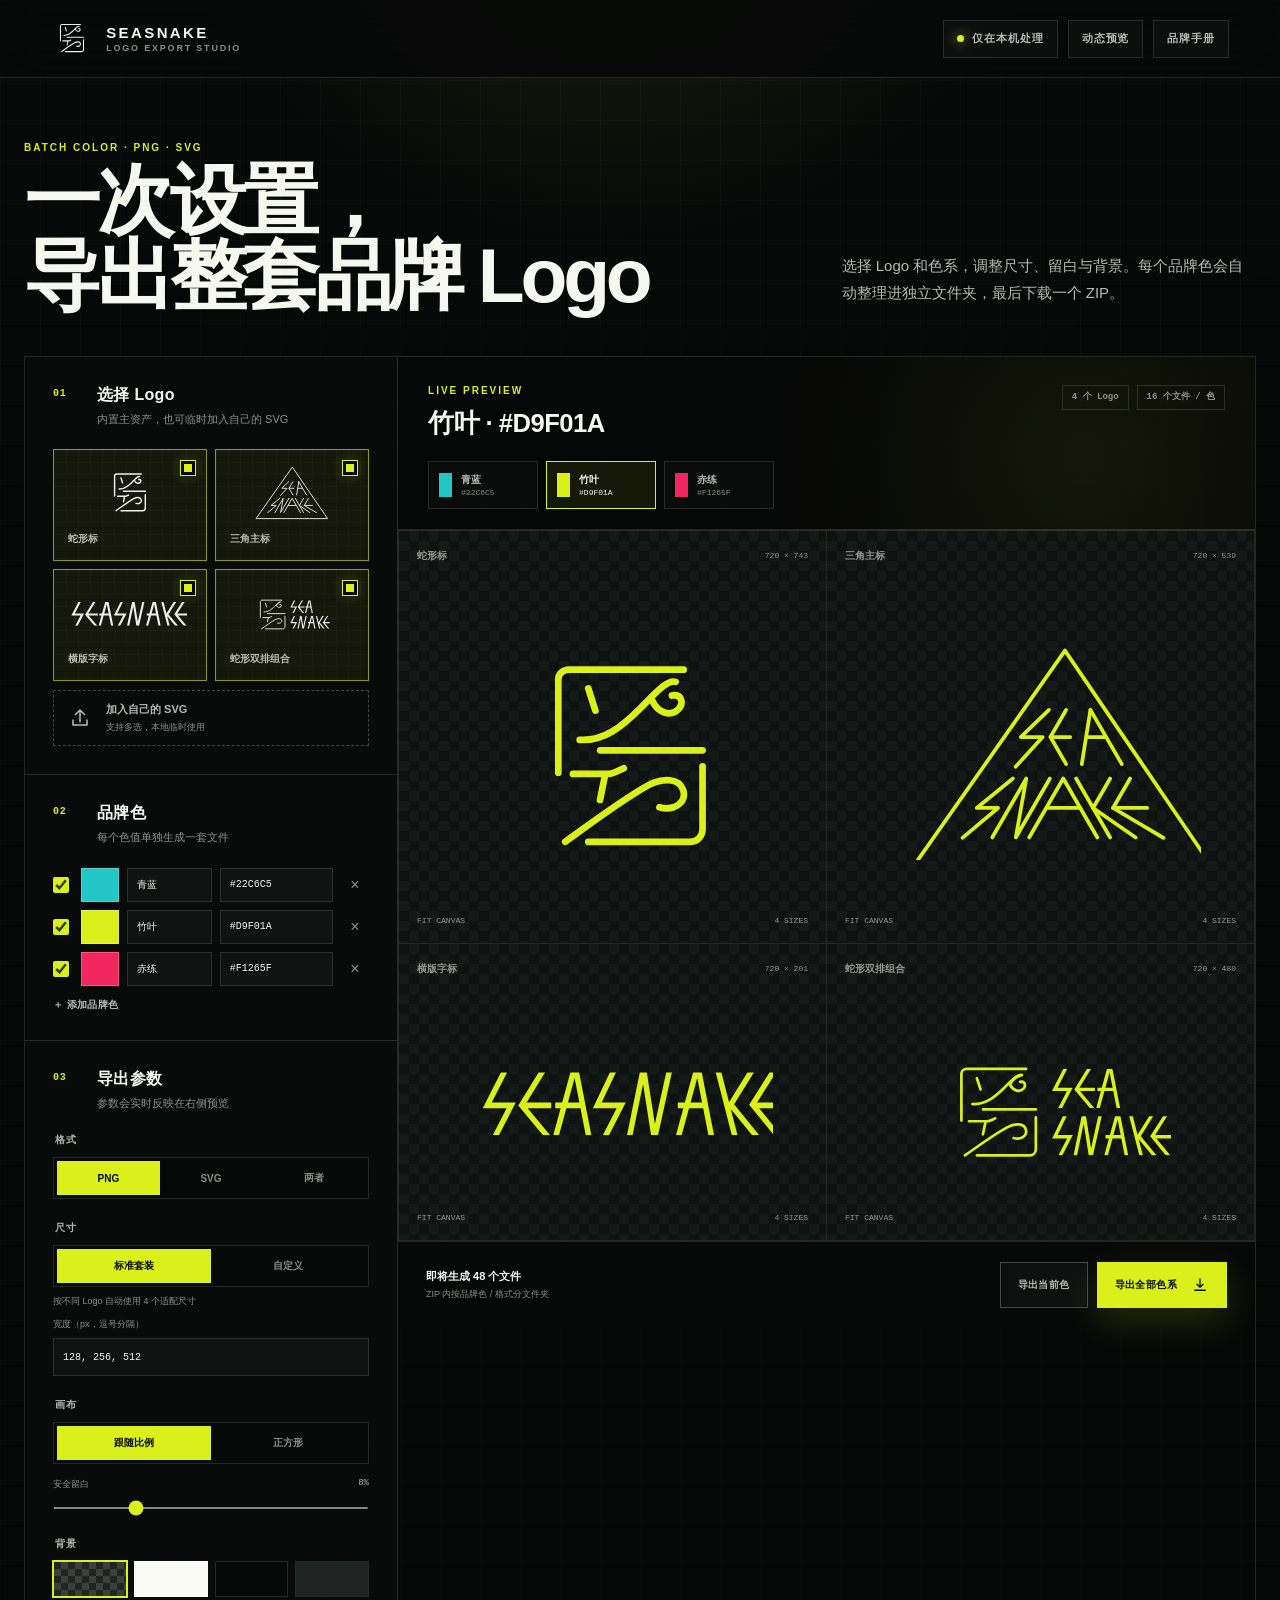
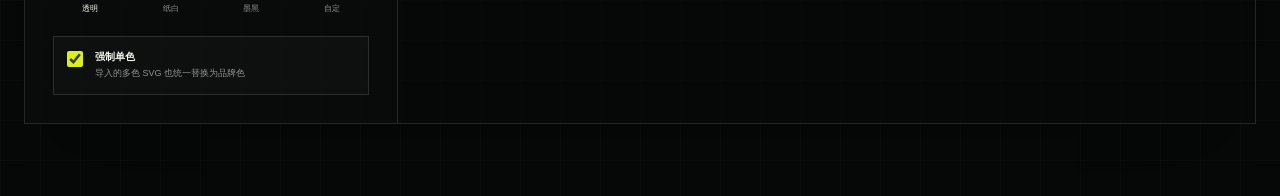
==== docs/logo-export-studio.html @ b34f0d18 "Add client-side logo export studio" ====
<!doctype html>
<html lang="zh-CN">
  <head>
    <meta charset="utf-8" />
    <meta name="viewport" content="width=device-width, initial-scale=1" />
    <meta name="description" content="SEASNAKE Logo 批量换色与 PNG / SVG 导出工具。" />
    <title>SEASNAKE Logo Export Studio</title>
    <link rel="icon" href="data:," />
    <link rel="stylesheet" href="assets/logo-export-studio.css" />
  </head>
  <body>
    <div class="ambient ambient-a" aria-hidden="true"></div>
    <div class="ambient ambient-b" aria-hidden="true"></div>

    <header class="topbar">
      <a class="brand-link" href="seasnake-ouroboros-concepts.html#top" aria-label="返回 SEASNAKE VI 品牌手册">
        <img src="assets/logo-system/svg/seasnake-logo-snake.svg" alt="" />
        <span>
          <b>SEASNAKE</b>
          <small>LOGO EXPORT STUDIO</small>
        </span>
      </a>
      <div class="topbar-actions">
        <span class="local-badge"><i></i>仅在本机处理</span>
        <a class="ghost-link" href="seasnake-logo-preview.html?from=export">动态预览</a>
        <a class="ghost-link" href="seasnake-ouroboros-concepts.html#logo-variants">品牌手册</a>
      </div>
    </header>

    <main class="studio-shell">
      <section class="intro">
        <div>
          <span class="eyebrow">BATCH COLOR · PNG · SVG</span>
          <h1>一次设置，<br />导出整套品牌 Logo</h1>
        </div>
        <p>选择 Logo 和色系，调整尺寸、留白与背景。每个品牌色会自动整理进独立文件夹，最后下载一个 ZIP。</p>
      </section>

      <div class="workspace">
        <aside class="control-panel" aria-label="Logo 导出参数">
          <section class="control-section">
            <div class="section-heading">
              <span class="step">01</span>
              <div>
                <h2>选择 Logo</h2>
                <p>内置主资产，也可临时加入自己的 SVG</p>
              </div>
            </div>
            <div class="logo-picker" id="logo-picker" aria-live="polite"></div>
            <label class="upload-button" for="custom-logo-input">
              <svg viewBox="0 0 24 24" aria-hidden="true"><path d="M12 16V4m0 0L7.5 8.5M12 4l4.5 4.5M5 14v5h14v-5" /></svg>
              <span>加入自己的 SVG</span>
              <small>支持多选，本地临时使用</small>
            </label>
            <input id="custom-logo-input" type="file" accept=".svg,image/svg+xml" multiple hidden />
          </section>

          <section class="control-section">
            <div class="section-heading">
              <span class="step">02</span>
              <div>
                <h2>品牌色</h2>
                <p>每个色值单独生成一套文件</p>
              </div>
            </div>
            <div class="palette-list" id="palette-list"></div>
            <button class="text-button" id="add-color" type="button">
              <span>＋</span> 添加品牌色
            </button>
          </section>

          <section class="control-section">
            <div class="section-heading">
              <span class="step">03</span>
              <div>
                <h2>导出参数</h2>
                <p>参数会实时反映在右侧预览</p>
              </div>
            </div>

            <fieldset class="field-group">
              <legend>格式</legend>
              <div class="segmented segmented-three" id="format-control">
                <label><input type="radio" name="format" value="png" checked /><span>PNG</span></label>
                <label><input type="radio" name="format" value="svg" /><span>SVG</span></label>
                <label><input type="radio" name="format" value="both" /><span>两者</span></label>
              </div>
            </fieldset>

            <fieldset class="field-group">
              <legend>尺寸</legend>
              <div class="segmented" id="size-mode-control">
                <label><input type="radio" name="size-mode" value="standard" checked /><span>标准套装</span></label>
                <label><input type="radio" name="size-mode" value="custom" /><span>自定义</span></label>
              </div>
              <p class="field-help" id="standard-size-help">按不同 Logo 自动使用 4 个适配尺寸</p>
              <label class="text-field custom-size-field" id="custom-size-field" hidden>
                <span>宽度（px，逗号分隔）</span>
                <input id="custom-sizes" type="text" inputmode="numeric" value="128, 256, 512" spellcheck="false" />
              </label>
            </fieldset>

            <fieldset class="field-group">
              <legend>画布</legend>
              <div class="segmented" id="canvas-control">
                <label><input type="radio" name="canvas-mode" value="fit" checked /><span>跟随比例</span></label>
                <label><input type="radio" name="canvas-mode" value="square" /><span>正方形</span></label>
              </div>
              <label class="range-field">
                <span>安全留白 <output id="padding-output">8%</output></span>
                <input id="padding-range" type="range" min="0" max="32" step="1" value="8" />
              </label>
            </fieldset>

            <fieldset class="field-group">
              <legend>背景</legend>
              <div class="background-options" id="background-options">
                <label class="background-choice transparent-choice" title="透明">
                  <input type="radio" name="background" value="transparent" checked />
                  <span></span><small>透明</small>
                </label>
                <label class="background-choice paper-choice" title="纸白">
                  <input type="radio" name="background" value="#FBFBF5" />
                  <span></span><small>纸白</small>
                </label>
                <label class="background-choice ink-choice" title="墨黑">
                  <input type="radio" name="background" value="#070909" />
                  <span></span><small>墨黑</small>
                </label>
                <label class="background-choice custom-choice" title="自定义背景">
                  <input type="radio" name="background" value="custom" />
                  <input id="custom-background" type="color" value="#202523" aria-label="自定义背景色" />
                  <small>自定</small>
                </label>
              </div>
            </fieldset>

            <label class="check-field">
              <input id="monochrome-toggle" type="checkbox" checked />
              <span>
                <b>强制单色</b>
                <small>导入的多色 SVG 也统一替换为品牌色</small>
              </span>
            </label>
          </section>
        </aside>

        <section class="preview-panel" aria-label="实时预览">
          <div class="preview-toolbar">
            <div>
              <span class="eyebrow">LIVE PREVIEW</span>
              <h2 id="preview-title">竹叶 · #D9F01A</h2>
            </div>
            <div class="preview-meta">
              <span id="selection-summary">4 个 Logo</span>
              <span id="file-summary">16 个文件</span>
            </div>
          </div>

          <div class="color-tabs" id="color-tabs" role="tablist" aria-label="预览品牌色"></div>

          <div class="preview-grid-wrap">
            <div class="preview-grid" id="preview-grid" aria-live="polite"></div>
            <div class="empty-state" id="empty-state" hidden>
              <svg viewBox="0 0 24 24" aria-hidden="true"><path d="M4 5h16v14H4zM8 9h8M8 13h5" /></svg>
              <h3>还没有选择 Logo</h3>
              <p>在左侧至少勾选一个资产。</p>
            </div>
          </div>

          <div class="export-dock">
            <div class="export-copy">
              <b id="export-count">即将生成 48 个文件</b>
              <span>ZIP 内按品牌色 / 格式分文件夹</span>
            </div>
            <div class="export-actions">
              <button class="secondary-button" id="export-active" type="button">导出当前色</button>
              <button class="primary-button" id="export-all" type="button">
                <span>导出全部色系</span>
                <svg viewBox="0 0 24 24" aria-hidden="true"><path d="M12 4v11m0 0 4-4m-4 4-4-4M5 19h14" /></svg>
              </button>
            </div>
          </div>
        </section>
      </div>
    </main>

    <div class="toast-region" id="toast-region" aria-live="polite" aria-atomic="true"></div>
    <div class="export-overlay" id="export-overlay" hidden>
      <div class="progress-card" role="status" aria-live="polite">
        <div class="progress-orbit" aria-hidden="true"><i></i><i></i><i></i></div>
        <span class="eyebrow">BUILDING LOGO KIT</span>
        <h2 id="progress-title">正在生成导出文件…</h2>
        <p id="progress-detail">准备品牌资产</p>
        <div class="progress-track"><i id="progress-bar"></i></div>
      </div>
    </div>

    <script src="assets/logo-export-studio.js"></script>
  </body>
</html>
---- docs/assets/logo-export-studio.css ----
:root {
  color-scheme: dark;
  --ink: #070909;
  --ink-soft: #0e1211;
  --panel: rgba(12, 16, 15, 0.9);
  --paper: #fbfbf5;
  --text: #f6f7ef;
  --muted: rgba(246, 247, 239, 0.56);
  --muted-strong: rgba(246, 247, 239, 0.74);
  --line: rgba(246, 247, 239, 0.13);
  --line-strong: rgba(246, 247, 239, 0.24);
  --accent: #d9f01a;
  --accent-rgb: 217, 240, 26;
  --cyan: #22c6c5;
  --rose: #f1265f;
  --radius: 4px;
  font-family: Inter, ui-sans-serif, -apple-system, BlinkMacSystemFont, "Segoe UI", "PingFang SC", "Microsoft YaHei", sans-serif;
}

* {
  box-sizing: border-box;
}

html {
  min-width: 320px;
  background: var(--ink);
}

body {
  min-height: 100vh;
  margin: 0;
  color: var(--text);
  background:
    linear-gradient(rgba(255, 255, 255, 0.018) 1px, transparent 1px),
    linear-gradient(90deg, rgba(255, 255, 255, 0.018) 1px, transparent 1px),
    radial-gradient(circle at 48% -12%, rgba(var(--accent-rgb), 0.12), transparent 36vw),
    var(--ink);
  background-size: 40px 40px, 40px 40px, auto, auto;
}

button,
input {
  font: inherit;
}

button,
label,
a {
  -webkit-tap-highlight-color: transparent;
}

button:focus-visible,
input:focus-visible,
a:focus-visible {
  outline: 2px solid var(--accent);
  outline-offset: 3px;
}

.ambient {
  position: fixed;
  z-index: -1;
  pointer-events: none;
  filter: blur(10px);
  opacity: 0.6;
}

.ambient-a {
  top: 18vh;
  right: -12vw;
  width: 30vw;
  height: 30vw;
  border-radius: 50%;
  background: radial-gradient(circle, rgba(34, 198, 197, 0.12), transparent 66%);
}

.ambient-b {
  bottom: -18vw;
  left: 20vw;
  width: 42vw;
  height: 42vw;
  border-radius: 50%;
  background: radial-gradient(circle, rgba(241, 38, 95, 0.08), transparent 68%);
}

.topbar {
  position: sticky;
  top: 0;
  z-index: 20;
  min-height: 78px;
  display: flex;
  align-items: center;
  justify-content: space-between;
  gap: 24px;
  padding: 12px clamp(20px, 4vw, 64px);
  border-bottom: 1px solid var(--line);
  background: rgba(7, 9, 9, 0.86);
  backdrop-filter: blur(22px);
}

.brand-link {
  display: inline-flex;
  align-items: center;
  gap: 13px;
  color: inherit;
  text-decoration: none;
}

.brand-link img {
  width: 42px;
  height: 44px;
  object-fit: contain;
  filter: invert(1);
}

.brand-link span {
  display: grid;
  gap: 2px;
}

.brand-link b {
  font-size: 15px;
  letter-spacing: 0.16em;
}

.brand-link small {
  color: var(--muted);
  font-size: 9px;
  font-weight: 700;
  letter-spacing: 0.2em;
}

.topbar-actions {
  display: flex;
  align-items: center;
  gap: 10px;
}

.local-badge,
.ghost-link {
  min-height: 38px;
  display: inline-flex;
  align-items: center;
  gap: 8px;
  padding: 0 13px;
  border: 1px solid var(--line);
  color: var(--muted-strong);
  background: rgba(255, 255, 255, 0.025);
  font-size: 11px;
  font-weight: 700;
  letter-spacing: 0.08em;
  text-decoration: none;
}

.local-badge i {
  width: 7px;
  height: 7px;
  border-radius: 50%;
  background: var(--accent);
  box-shadow: 0 0 12px rgba(var(--accent-rgb), 0.72);
}

.ghost-link {
  transition: color 180ms ease, border-color 180ms ease, background 180ms ease;
}

.ghost-link:hover {
  color: var(--text);
  border-color: var(--line-strong);
  background: rgba(255, 255, 255, 0.06);
}

.studio-shell {
  width: min(calc(100% - 48px), 1560px);
  margin: 0 auto;
  padding: 64px 0 72px;
}

.intro {
  display: grid;
  grid-template-columns: minmax(0, 1.3fr) minmax(280px, 0.7fr);
  align-items: end;
  gap: 48px;
  margin-bottom: 42px;
}

.eyebrow {
  display: block;
  margin-bottom: 10px;
  color: var(--accent);
  font-size: 10px;
  font-weight: 800;
  letter-spacing: 0.2em;
}

.intro h1 {
  max-width: 860px;
  margin: 0;
  font-size: clamp(42px, 6vw, 86px);
  line-height: 0.98;
  letter-spacing: -0.055em;
}

.intro p {
  max-width: 520px;
  margin: 0 0 8px;
  color: var(--muted-strong);
  font-size: 15px;
  line-height: 1.8;
}

.workspace {
  display: grid;
  grid-template-columns: minmax(340px, 0.74fr) minmax(560px, 1.7fr);
  min-height: 760px;
  border: 1px solid var(--line);
  background: rgba(7, 9, 9, 0.54);
  box-shadow: 0 42px 120px rgba(0, 0, 0, 0.32);
}

.control-panel {
  min-width: 0;
  border-right: 1px solid var(--line);
  background: rgba(10, 13, 12, 0.84);
}

.control-section {
  padding: 28px;
  border-bottom: 1px solid var(--line);
}

.control-section:last-child {
  border-bottom: 0;
}

.section-heading {
  display: grid;
  grid-template-columns: 32px minmax(0, 1fr);
  gap: 12px;
  margin-bottom: 22px;
}

.section-heading .step {
  padding-top: 4px;
  color: var(--accent);
  font: 800 10px/1 monospace;
  letter-spacing: 0.08em;
}

.section-heading h2 {
  margin: 0;
  font-size: 16px;
  letter-spacing: 0.02em;
}

.section-heading p {
  margin: 5px 0 0;
  color: var(--muted);
  font-size: 11px;
  line-height: 1.5;
}

.logo-picker {
  display: grid;
  grid-template-columns: repeat(2, minmax(0, 1fr));
  gap: 8px;
}

.logo-option {
  position: relative;
  min-width: 0;
}

.logo-option input {
  position: absolute;
  opacity: 0;
  pointer-events: none;
}

.logo-option-card {
  position: relative;
  min-height: 104px;
  display: grid;
  grid-template-rows: 1fr auto;
  gap: 10px;
  padding: 14px;
  border: 1px solid var(--line);
  background:
    linear-gradient(rgba(255, 255, 255, 0.024) 1px, transparent 1px),
    linear-gradient(90deg, rgba(255, 255, 255, 0.024) 1px, transparent 1px),
    rgba(255, 255, 255, 0.018);
  background-size: 12px 12px;
  cursor: pointer;
  transition: border-color 180ms ease, background 180ms ease, transform 180ms ease;
}

.logo-option-card img {
  width: 100%;
  height: 58px;
  display: block;
  object-fit: contain;
  filter: invert(1);
  opacity: 0.72;
}

.logo-option-card span {
  min-width: 0;
  overflow: hidden;
  color: var(--muted-strong);
  font-size: 10px;
  font-weight: 700;
  text-overflow: ellipsis;
  white-space: nowrap;
}

.logo-option-card::after {
  content: "";
  position: absolute;
  top: 10px;
  right: 10px;
  width: 14px;
  height: 14px;
  border: 1px solid var(--line-strong);
  background: var(--ink);
}

.logo-option input:checked + .logo-option-card {
  border-color: rgba(var(--accent-rgb), 0.6);
  background-color: rgba(var(--accent-rgb), 0.055);
}

.logo-option input:checked + .logo-option-card::after {
  border-color: var(--accent);
  background: var(--accent);
  box-shadow: inset 0 0 0 3px var(--ink), 0 0 14px rgba(var(--accent-rgb), 0.22);
}

.logo-option input:checked + .logo-option-card img {
  opacity: 1;
}

.logo-option input:focus-visible + .logo-option-card {
  outline: 2px solid var(--accent);
  outline-offset: 2px;
}

.logo-remove {
  position: absolute;
  z-index: 2;
  top: 6px;
  left: 6px;
  width: 24px;
  height: 24px;
  display: grid;
  place-items: center;
  border: 0;
  color: var(--muted);
  background: rgba(7, 9, 9, 0.78);
  cursor: pointer;
}

.logo-remove:hover {
  color: var(--text);
}

.upload-button {
  min-height: 56px;
  display: grid;
  grid-template-columns: 28px 1fr;
  align-items: center;
  gap: 1px 10px;
  margin-top: 9px;
  padding: 10px 14px;
  border: 1px dashed var(--line-strong);
  color: var(--muted-strong);
  cursor: pointer;
  transition: color 180ms ease, border-color 180ms ease, background 180ms ease;
}

.upload-button:hover {
  color: var(--text);
  border-color: rgba(var(--accent-rgb), 0.62);
  background: rgba(var(--accent-rgb), 0.04);
}

.upload-button svg {
  grid-row: 1 / span 2;
  width: 24px;
  fill: none;
  stroke: currentColor;
  stroke-width: 1.5;
  stroke-linecap: round;
  stroke-linejoin: round;
}

.upload-button span {
  font-size: 11px;
  font-weight: 700;
}

.upload-button small {
  color: var(--muted);
  font-size: 9px;
}

.palette-list {
  display: grid;
  gap: 8px;
}

.palette-row {
  display: grid;
  grid-template-columns: 20px 38px minmax(74px, 0.75fr) minmax(86px, 1fr) 28px;
  align-items: center;
  gap: 8px;
  min-width: 0;
}

.palette-row > input[type="checkbox"] {
  width: 16px;
  height: 16px;
  margin: 0;
  accent-color: var(--accent);
}

.color-well {
  position: relative;
  width: 38px;
  height: 34px;
  overflow: hidden;
  border: 1px solid var(--line-strong);
  background: var(--row-color);
}

.color-well input {
  position: absolute;
  inset: -8px;
  width: 54px;
  height: 50px;
  border: 0;
  opacity: 0;
  cursor: pointer;
}

.palette-name,
.palette-hex,
.text-field input {
  min-width: 0;
  height: 34px;
  border: 1px solid var(--line);
  border-radius: 0;
  color: var(--text);
  background: rgba(255, 255, 255, 0.028);
  padding: 0 9px;
  font-size: 10px;
}

.palette-hex {
  font-family: ui-monospace, SFMono-Regular, Menlo, monospace;
  text-transform: uppercase;
}

.palette-delete {
  width: 28px;
  height: 28px;
  border: 0;
  color: var(--muted);
  background: transparent;
  cursor: pointer;
}

.palette-delete:hover {
  color: var(--rose);
}

.text-button {
  margin-top: 12px;
  padding: 0;
  border: 0;
  color: var(--muted-strong);
  background: transparent;
  font-size: 10px;
  font-weight: 700;
  letter-spacing: 0.04em;
  cursor: pointer;
}

.text-button:hover {
  color: var(--accent);
}

.field-group {
  min-width: 0;
  margin: 0 0 22px;
  padding: 0;
  border: 0;
}

.field-group legend {
  margin-bottom: 10px;
  color: var(--muted-strong);
  font-size: 10px;
  font-weight: 800;
  letter-spacing: 0.1em;
  text-transform: uppercase;
}

.segmented {
  display: grid;
  grid-template-columns: repeat(2, minmax(0, 1fr));
  padding: 3px;
  border: 1px solid var(--line);
  background: rgba(0, 0, 0, 0.22);
}

.segmented-three {
  grid-template-columns: repeat(3, minmax(0, 1fr));
}

.segmented label {
  position: relative;
  min-width: 0;
}

.segmented input {
  position: absolute;
  opacity: 0;
}

.segmented span {
  min-height: 34px;
  display: grid;
  place-items: center;
  padding: 6px;
  color: var(--muted);
  font-size: 10px;
  font-weight: 700;
  cursor: pointer;
}

.segmented input:checked + span {
  color: var(--ink);
  background: var(--accent);
}

.segmented input:focus-visible + span {
  outline: 2px solid var(--accent);
  outline-offset: 2px;
}

.field-help {
  margin: 8px 0 0;
  color: var(--muted);
  font-size: 9px;
}

.text-field {
  display: grid;
  gap: 7px;
  margin-top: 10px;
  color: var(--muted);
  font-size: 9px;
}

.text-field input {
  width: 100%;
  height: 38px;
  font-family: ui-monospace, SFMono-Regular, Menlo, monospace;
}

.range-field {
  display: grid;
  gap: 10px;
  margin-top: 14px;
}

.range-field span {
  display: flex;
  justify-content: space-between;
  color: var(--muted);
  font-size: 9px;
}

.range-field output {
  color: var(--muted-strong);
  font-family: ui-monospace, SFMono-Regular, Menlo, monospace;
}

.range-field input {
  width: 100%;
  height: 2px;
  margin: 6px 0;
  accent-color: var(--accent);
}

.background-options {
  display: grid;
  grid-template-columns: repeat(4, minmax(0, 1fr));
  gap: 7px;
}

.background-choice {
  position: relative;
  display: grid;
  gap: 6px;
  justify-items: center;
  color: var(--muted);
  cursor: pointer;
}

.background-choice > input[type="radio"] {
  position: absolute;
  opacity: 0;
}

.background-choice > span,
.background-choice > input[type="color"] {
  width: 100%;
  height: 36px;
  border: 1px solid var(--line);
  border-radius: 0;
}

.background-choice > input[type="color"] {
  padding: 0;
  background: transparent;
  cursor: pointer;
}

.background-choice > input[type="color"]::-webkit-color-swatch-wrapper {
  padding: 0;
}

.background-choice > input[type="color"]::-webkit-color-swatch {
  border: 0;
}

.transparent-choice > span {
  background:
    linear-gradient(45deg, #39403d 25%, transparent 25%, transparent 75%, #39403d 75%),
    linear-gradient(45deg, #39403d 25%, #202522 25%, #202522 75%, #39403d 75%);
  background-position: 0 0, 7px 7px;
  background-size: 14px 14px;
}

.paper-choice > span {
  background: var(--paper);
}

.ink-choice > span {
  background: var(--ink);
}

.background-choice small {
  font-size: 8px;
}

.background-choice:has(input[type="radio"]:checked) {
  color: var(--text);
}

.background-choice:has(input[type="radio"]:checked) > span,
.background-choice:has(input[type="radio"]:checked) > input[type="color"] {
  border-color: var(--accent);
  box-shadow: 0 0 0 1px var(--accent);
}

.check-field {
  display: grid;
  grid-template-columns: 18px minmax(0, 1fr);
  align-items: start;
  gap: 10px;
  padding: 13px;
  border: 1px solid var(--line);
  background: rgba(255, 255, 255, 0.02);
  cursor: pointer;
}

.check-field input {
  width: 16px;
  height: 16px;
  margin: 1px 0 0;
  accent-color: var(--accent);
}

.check-field span {
  display: grid;
  gap: 3px;
}

.check-field b {
  font-size: 10px;
}

.check-field small {
  color: var(--muted);
  font-size: 9px;
  line-height: 1.5;
}

.preview-panel {
  position: sticky;
  top: 78px;
  align-self: start;
  min-width: 0;
  min-height: calc(100vh - 102px);
  display: grid;
  grid-template-rows: auto auto minmax(420px, 1fr) auto;
  background:
    radial-gradient(circle at 80% 10%, rgba(var(--accent-rgb), 0.07), transparent 28%),
    rgba(5, 7, 7, 0.42);
}

.preview-toolbar {
  display: flex;
  justify-content: space-between;
  gap: 20px;
  padding: 28px 30px 20px;
}

.preview-toolbar h2 {
  margin: 0;
  font-size: clamp(20px, 2vw, 28px);
  letter-spacing: -0.02em;
}

.preview-meta {
  display: flex;
  align-items: flex-start;
  gap: 8px;
}

.preview-meta span {
  padding: 7px 9px;
  border: 1px solid var(--line);
  color: var(--muted);
  font: 700 9px/1 ui-monospace, SFMono-Regular, Menlo, monospace;
}

.color-tabs {
  display: flex;
  gap: 8px;
  padding: 0 30px 20px;
  overflow-x: auto;
  scrollbar-width: thin;
}

.color-tab {
  flex: none;
  min-width: 110px;
  min-height: 48px;
  display: grid;
  grid-template-columns: 13px 1fr;
  align-items: center;
  gap: 9px;
  padding: 8px 10px;
  border: 1px solid var(--line);
  color: var(--muted);
  background: rgba(255, 255, 255, 0.018);
  text-align: left;
  cursor: pointer;
}

.color-tab i {
  width: 13px;
  height: 24px;
  background: var(--tab-color);
}

.color-tab span {
  display: grid;
  gap: 2px;
  min-width: 0;
}

.color-tab b {
  overflow: hidden;
  color: var(--muted-strong);
  font-size: 10px;
  text-overflow: ellipsis;
  white-space: nowrap;
}

.color-tab small {
  font: 8px/1 ui-monospace, SFMono-Regular, Menlo, monospace;
}

.color-tab[aria-selected="true"] {
  border-color: var(--tab-color);
  color: var(--text);
  background: color-mix(in srgb, var(--tab-color) 8%, transparent);
}

.color-tab[aria-selected="true"] b {
  color: var(--text);
}

.preview-grid-wrap {
  position: relative;
  min-height: 420px;
  overflow: auto;
  border-top: 1px solid var(--line);
  border-bottom: 1px solid var(--line);
  background:
    linear-gradient(rgba(255, 255, 255, 0.022) 1px, transparent 1px),
    linear-gradient(90deg, rgba(255, 255, 255, 0.022) 1px, transparent 1px);
  background-size: 24px 24px;
}

.preview-grid {
  display: grid;
  grid-template-columns: repeat(2, minmax(0, 1fr));
  gap: 1px;
  padding: 1px;
  background: var(--line);
}

.preview-card {
  min-width: 0;
  min-height: 280px;
  display: grid;
  grid-template-rows: auto minmax(170px, 1fr) auto;
  gap: 12px;
  padding: 18px;
  color: var(--preview-ink);
  background: var(--preview-bg);
}

.preview-card.transparent-preview {
  background:
    linear-gradient(45deg, var(--checker-a) 25%, transparent 25%, transparent 75%, var(--checker-a) 75%),
    linear-gradient(45deg, var(--checker-a) 25%, var(--checker-b) 25%, var(--checker-b) 75%, var(--checker-a) 75%);
  background-position: 0 0, 10px 10px;
  background-size: 20px 20px;
}

.preview-card-head,
.preview-card-foot {
  display: flex;
  align-items: center;
  justify-content: space-between;
  gap: 10px;
  color: var(--preview-caption);
}

.preview-card-head b {
  overflow: hidden;
  font-size: 10px;
  text-overflow: ellipsis;
  white-space: nowrap;
}

.preview-card-head span,
.preview-card-foot span {
  flex: none;
  font: 8px/1 ui-monospace, SFMono-Regular, Menlo, monospace;
}

.preview-logo-stage {
  min-height: 170px;
  display: grid;
  place-items: center;
  overflow: hidden;
}

.preview-logo-stage img {
  display: block;
  width: 82%;
  height: 82%;
  object-fit: contain;
}

.empty-state {
  min-height: 420px;
  display: grid;
  place-content: center;
  justify-items: center;
  color: var(--muted);
  text-align: center;
}

.empty-state[hidden] {
  display: none;
}

.empty-state svg {
  width: 42px;
  margin-bottom: 16px;
  fill: none;
  stroke: currentColor;
  stroke-width: 1.2;
}

.empty-state h3 {
  margin: 0 0 6px;
  color: var(--muted-strong);
  font-size: 14px;
}

.empty-state p {
  margin: 0;
  font-size: 10px;
}

.export-dock {
  display: flex;
  align-items: center;
  justify-content: space-between;
  gap: 22px;
  padding: 20px 28px;
  background: rgba(7, 9, 9, 0.92);
}

.export-copy {
  display: grid;
  gap: 4px;
}

.export-copy b {
  font-size: 11px;
}

.export-copy span {
  color: var(--muted);
  font-size: 9px;
}

.export-actions {
  display: flex;
  align-items: center;
  gap: 9px;
}

.secondary-button,
.primary-button {
  min-height: 46px;
  border: 1px solid var(--line-strong);
  padding: 0 17px;
  font-size: 10px;
  font-weight: 800;
  letter-spacing: 0.04em;
  cursor: pointer;
}

.secondary-button {
  color: var(--muted-strong);
  background: rgba(255, 255, 255, 0.03);
}

.secondary-button:hover {
  color: var(--text);
  background: rgba(255, 255, 255, 0.07);
}

.primary-button {
  display: inline-flex;
  align-items: center;
  gap: 14px;
  border-color: var(--accent);
  color: var(--ink);
  background: var(--accent);
  box-shadow: 0 12px 38px rgba(var(--accent-rgb), 0.16);
}

.primary-button:hover {
  filter: brightness(1.08);
}

.primary-button svg {
  width: 18px;
  fill: none;
  stroke: currentColor;
  stroke-width: 1.7;
  stroke-linecap: round;
  stroke-linejoin: round;
}

.secondary-button:disabled,
.primary-button:disabled {
  opacity: 0.38;
  cursor: not-allowed;
}

.toast-region {
  position: fixed;
  z-index: 50;
  right: 22px;
  bottom: 22px;
  display: grid;
  gap: 8px;
}

.toast {
  max-width: 360px;
  padding: 13px 16px;
  border: 1px solid var(--line-strong);
  color: var(--text);
  background: rgba(13, 17, 16, 0.96);
  box-shadow: 0 18px 50px rgba(0, 0, 0, 0.4);
  font-size: 11px;
  line-height: 1.5;
  animation: toast-in 220ms ease both;
}

.toast.error {
  border-color: rgba(241, 38, 95, 0.64);
}

@keyframes toast-in {
  from { opacity: 0; transform: translateY(8px); }
  to { opacity: 1; transform: none; }
}

.export-overlay {
  position: fixed;
  z-index: 100;
  inset: 0;
  display: grid;
  place-items: center;
  padding: 24px;
  background: rgba(3, 5, 4, 0.82);
  backdrop-filter: blur(18px);
}

.export-overlay[hidden] {
  display: none;
}

.progress-card {
  width: min(420px, 100%);
  padding: 42px;
  border: 1px solid var(--line-strong);
  background: var(--ink-soft);
  text-align: center;
  box-shadow: 0 32px 100px rgba(0, 0, 0, 0.5);
}

.progress-card h2 {
  margin: 8px 0 7px;
  font-size: 20px;
}

.progress-card p {
  min-height: 20px;
  margin: 0 0 24px;
  color: var(--muted);
  font-size: 10px;
}

.progress-orbit {
  position: relative;
  width: 72px;
  height: 72px;
  margin: 0 auto 22px;
  border: 1px solid var(--line);
  border-radius: 50%;
  animation: orbit 4s linear infinite;
}

.progress-orbit::after {
  content: "";
  position: absolute;
  inset: 20px;
  clip-path: polygon(50% 0, 100% 100%, 0 100%);
  border: 2px solid var(--accent);
}

.progress-orbit i {
  position: absolute;
  width: 7px;
  height: 7px;
  border-radius: 50%;
  background: var(--accent);
}

.progress-orbit i:nth-child(1) { top: -4px; left: 32px; }
.progress-orbit i:nth-child(2) { right: 4px; bottom: 10px; background: var(--rose); }
.progress-orbit i:nth-child(3) { left: 4px; bottom: 10px; background: var(--cyan); }

@keyframes orbit {
  to { transform: rotate(360deg); }
}

.progress-track {
  height: 3px;
  overflow: hidden;
  background: rgba(255, 255, 255, 0.08);
}

.progress-track i {
  display: block;
  width: 0;
  height: 100%;
  background: linear-gradient(90deg, var(--cyan), var(--accent), var(--rose));
  transition: width 140ms ease;
}

@media (max-width: 1120px) {
  .studio-shell {
    width: min(calc(100% - 32px), 980px);
  }

  .workspace {
    grid-template-columns: 380px minmax(0, 1fr);
  }

  .preview-grid {
    grid-template-columns: 1fr;
  }

  .preview-card {
    min-height: 245px;
  }

  .export-dock {
    align-items: stretch;
    flex-direction: column;
  }

  .export-actions {
    display: grid;
    grid-template-columns: 1fr 1.2fr;
  }

  .secondary-button,
  .primary-button {
    justify-content: center;
  }
}

@media (max-width: 820px) {
  .topbar {
    position: relative;
  }

  .local-badge,
  .ghost-link:first-of-type {
    display: none;
  }

  .studio-shell {
    width: min(calc(100% - 24px), 640px);
    padding: 38px 0 48px;
  }

  .intro {
    grid-template-columns: 1fr;
    gap: 20px;
  }

  .intro h1 {
    font-size: clamp(42px, 12vw, 70px);
  }

  .workspace {
    grid-template-columns: 1fr;
  }

  .control-panel {
    border-right: 0;
  }

  .preview-panel {
    position: relative;
    top: auto;
    min-height: 720px;
    border-top: 1px solid var(--line);
  }

  .preview-grid {
    grid-template-columns: repeat(2, minmax(0, 1fr));
  }

  .preview-card {
    min-height: 250px;
  }
}

@media (max-width: 560px) {
  .topbar {
    min-height: 68px;
    padding: 10px 14px;
  }

  .brand-link img {
    width: 36px;
    height: 38px;
  }

  .brand-link b {
    font-size: 13px;
  }

  .brand-link small {
    font-size: 7px;
  }

  .ghost-link {
    min-height: 34px;
    padding: 0 9px;
    font-size: 9px;
  }

  .intro h1 {
    font-size: 42px;
  }

  .intro p {
    font-size: 13px;
  }

  .control-section {
    padding: 24px 18px;
  }

  .palette-row {
    grid-template-columns: 18px 34px minmax(68px, 0.78fr) minmax(82px, 1fr) 24px;
    gap: 6px;
  }

  .color-well {
    width: 34px;
  }

  .preview-toolbar {
    align-items: flex-start;
    flex-direction: column;
    padding: 24px 18px 18px;
  }

  .color-tabs {
    padding: 0 18px 18px;
  }

  .preview-grid {
    grid-template-columns: 1fr;
  }

  .preview-card {
    min-height: 260px;
  }

  .export-dock {
    padding: 18px;
  }

  .export-actions {
    grid-template-columns: 1fr;
  }

  .secondary-button,
  .primary-button {
    width: 100%;
  }

  .toast-region {
    right: 12px;
    bottom: 12px;
    left: 12px;
  }

  .progress-card {
    padding: 32px 22px;
  }
}

@media (prefers-reduced-motion: reduce) {
  *,
  *::before,
  *::after {
    scroll-behavior: auto !important;
    animation-duration: 0.01ms !important;
    animation-iteration-count: 1 !important;
    transition-duration: 0.01ms !important;
  }
}
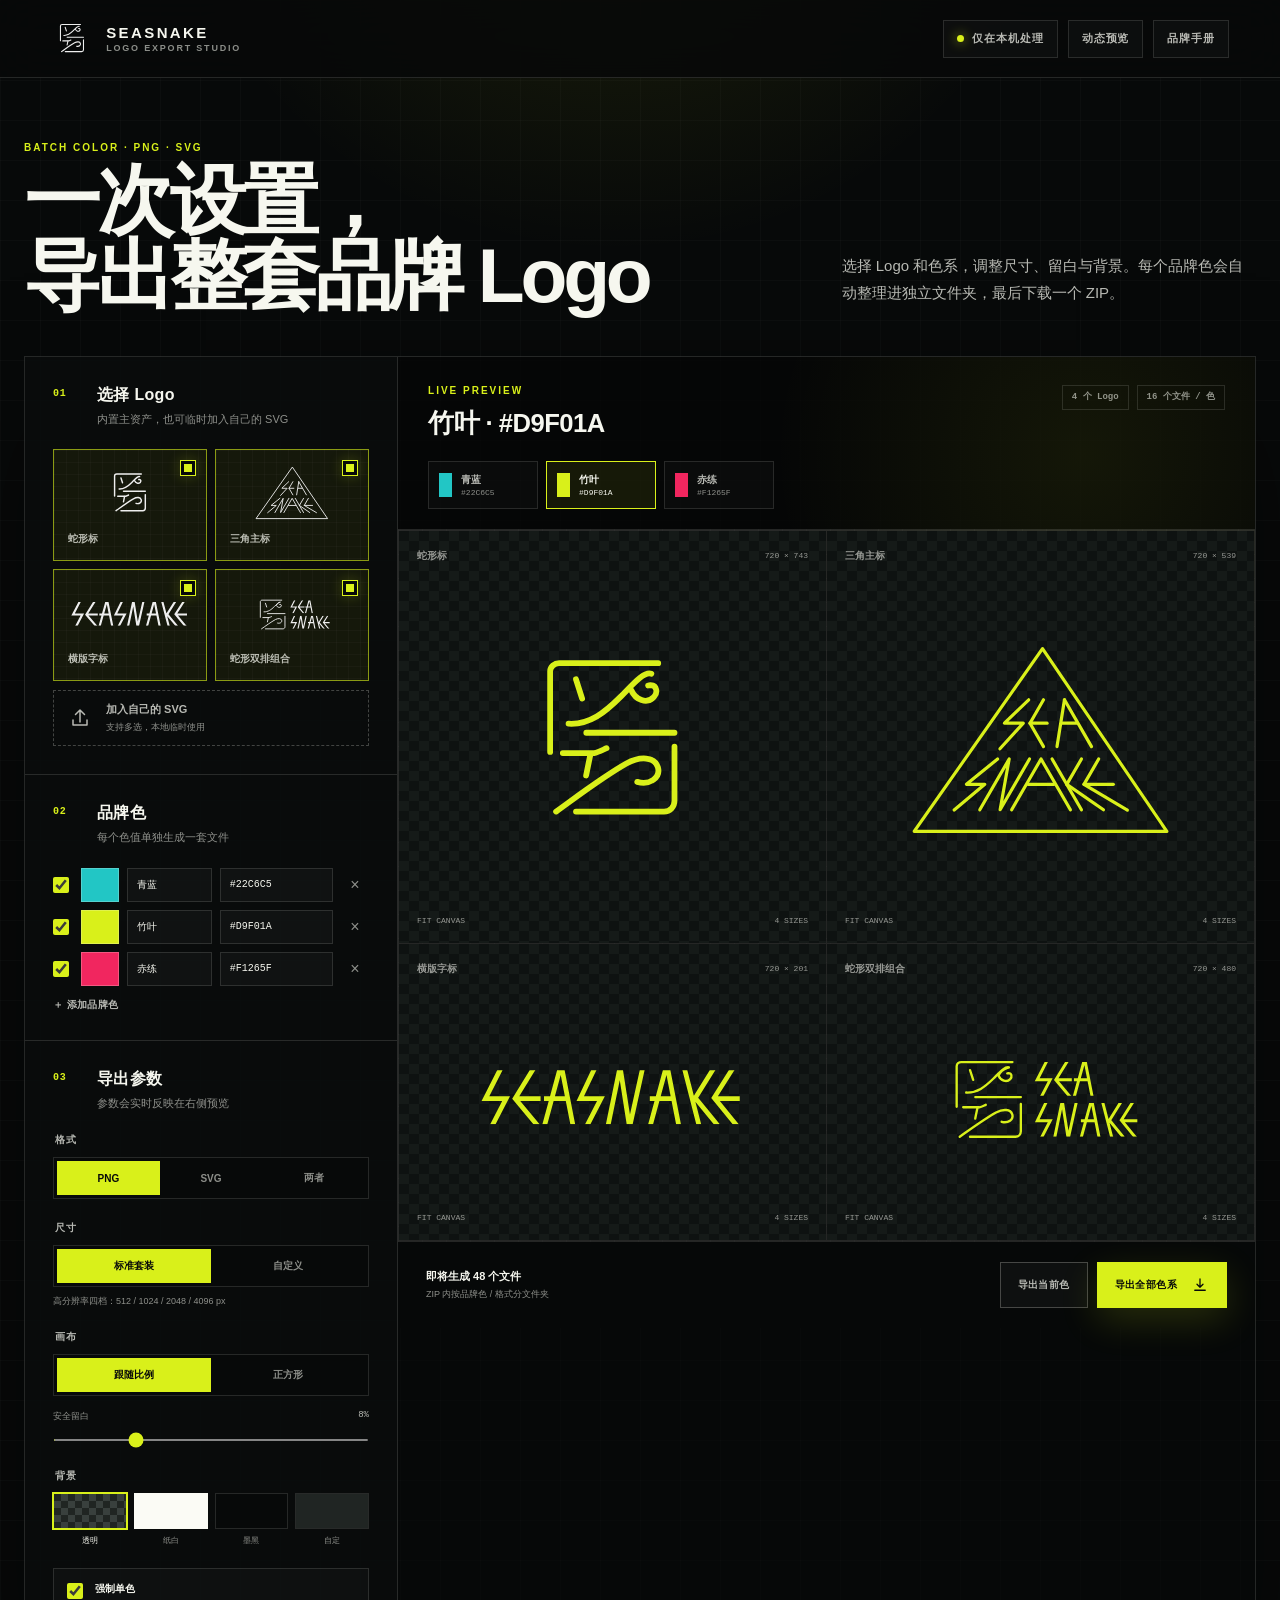
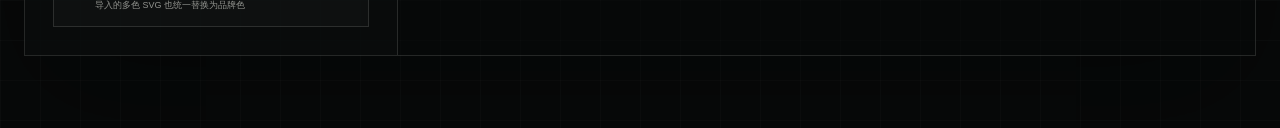
==== commit 686f4931: "Fix logo framing and raise export resolution" ====
--- a/docs/logo-export-studio.html
+++ b/docs/logo-export-studio.html
@@ -93,10 +93,10 @@
                 <label><input type="radio" name="size-mode" value="standard" checked /><span>标准套装</span></label>
                 <label><input type="radio" name="size-mode" value="custom" /><span>自定义</span></label>
               </div>
-              <p class="field-help" id="standard-size-help">按不同 Logo 自动使用 4 个适配尺寸</p>
+              <p class="field-help" id="standard-size-help">高分辨率四档：512 / 1024 / 2048 / 4096 px</p>
               <label class="text-field custom-size-field" id="custom-size-field" hidden>
                 <span>宽度（px，逗号分隔）</span>
-                <input id="custom-sizes" type="text" inputmode="numeric" value="128, 256, 512" spellcheck="false" />
+                <input id="custom-sizes" type="text" inputmode="numeric" value="512, 1024, 2048, 4096" spellcheck="false" />
               </label>
             </fieldset>
 
--- a/docs/assets/logo-export-studio.css
+++ b/docs/assets/logo-export-studio.css
@@ -561,6 +561,10 @@
   font-size: 9px;
 }
 
+.custom-size-field[hidden] {
+  display: none;
+}
+
 .text-field input {
   width: 100%;
   height: 38px;
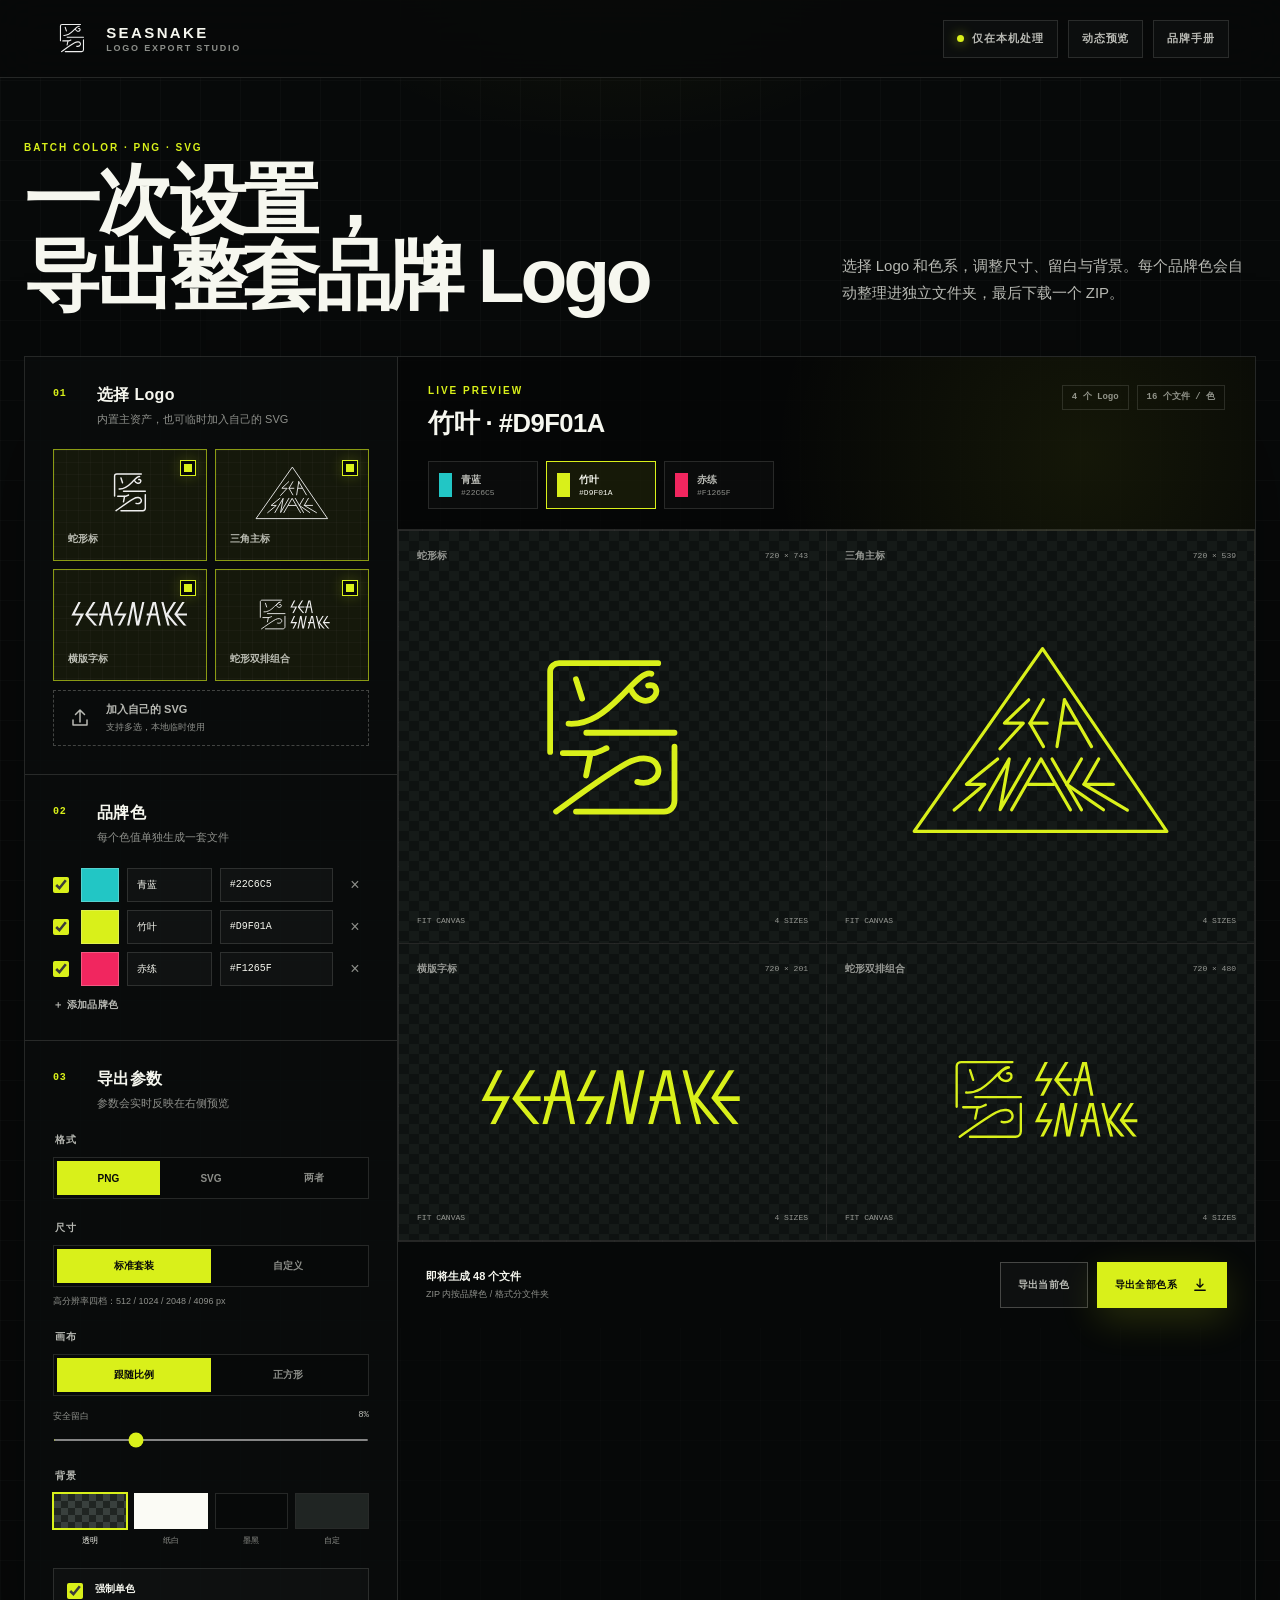
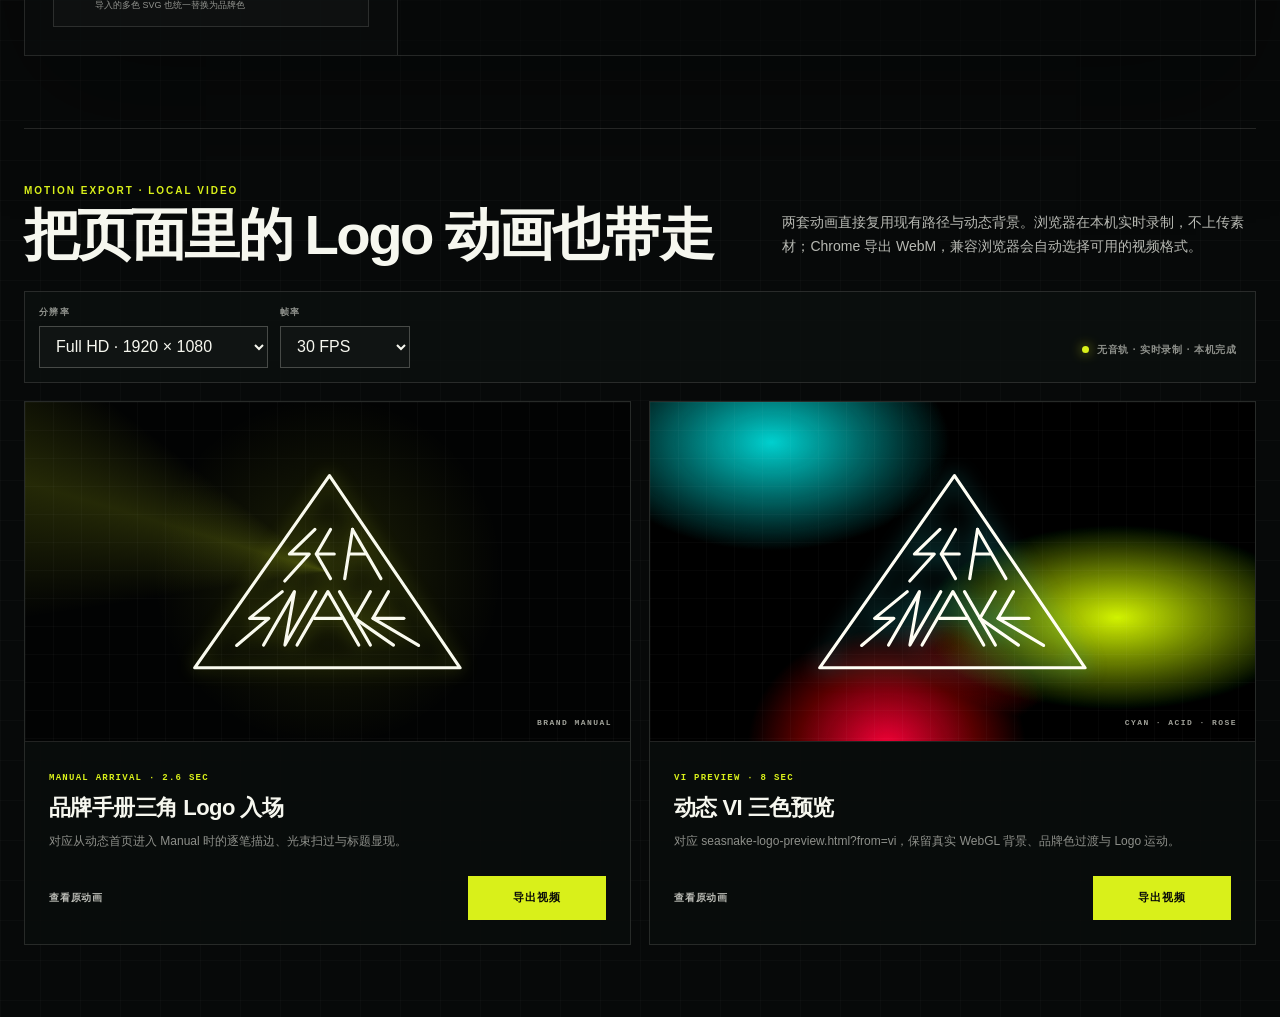
==== commit 84b0833b: "Add browser-native logo motion exports" ====
--- a/docs/logo-export-studio.html
+++ b/docs/logo-export-studio.html
@@ -183,6 +183,97 @@
           </div>
         </section>
       </div>
+
+      <section class="motion-studio" id="motion-export" aria-labelledby="motion-title">
+        <svg class="motion-symbols" aria-hidden="true">
+          <symbol id="motion-logo-mark" viewBox="0 0 826 619">
+            <path d="M419.44 36 L790.87 582.54 L36 582.54 Z" />
+            <path d="M378.15 188.94 L305.61 258.94 L362.03 258.94 L292.26 335.52" />
+            <line x1="382.03" y1="258.94" x2="433.03" y2="258.94" />
+            <path d="M422.44 188.94 L382.03 258.94 L422.44 328.94" />
+            <line x1="478.30" y1="258.94" x2="521.05" y2="258.94" />
+            <path d="M462.78 328.94 L485.03 188.94" />
+            <path d="M485.03 188.94 L565.86 328.94" />
+            <path d="M285.26 365.94 L192.15 441.94 L247.03 441.94 L155.44 518.94" />
+            <path d="M232.03 517.94 L319.79 365.94 L292.79 517.94 L380.54 365.94" />
+            <line x1="376.35" y1="441.94" x2="453.70" y2="441.94" />
+            <path d="M327.27 517.94 L415.03 365.94 L502.79 517.94" />
+            <path d="M491.91 441.94 L535.79 365.94" />
+            <path d="M491.91 441.94 L601.54 517.94" />
+            <path d="M448.03 365.94 L535.79 517.94" />
+            <line x1="543.34" y1="441.94" x2="631.10" y2="441.94" />
+            <path d="M587.22 365.94 L543.34 441.94 L672.98 518.94" />
+          </symbol>
+        </svg>
+
+        <div class="motion-heading">
+          <div>
+            <span class="eyebrow">MOTION EXPORT · LOCAL VIDEO</span>
+            <h2 id="motion-title">把页面里的 Logo 动画也带走</h2>
+          </div>
+          <p>两套动画直接复用现有路径与动态背景。浏览器在本机实时录制，不上传素材；Chrome 导出 WebM，兼容浏览器会自动选择可用的视频格式。</p>
+        </div>
+
+        <div class="motion-settings" aria-label="动画导出参数">
+          <label>
+            <span>分辨率</span>
+            <select id="motion-resolution">
+              <option value="1280x720">HD · 1280 × 720</option>
+              <option value="1920x1080" selected>Full HD · 1920 × 1080</option>
+              <option value="2560x1440">2K · 2560 × 1440</option>
+              <option value="1080x1080">方形 · 1080 × 1080</option>
+            </select>
+          </label>
+          <label>
+            <span>帧率</span>
+            <select id="motion-fps">
+              <option value="30" selected>30 FPS</option>
+              <option value="60">60 FPS</option>
+            </select>
+          </label>
+          <span class="motion-local-note"><i></i>无音轨 · 实时录制 · 本机完成</span>
+        </div>
+
+        <div class="motion-grid">
+          <article class="motion-card motion-card-manual">
+            <div class="motion-card-preview" aria-hidden="true">
+              <div class="motion-beam"></div>
+              <svg viewBox="0 0 826 619"><use href="#motion-logo-mark"></use></svg>
+              <span>BRAND MANUAL</span>
+            </div>
+            <div class="motion-card-body">
+              <div>
+                <span class="motion-kicker">MANUAL ARRIVAL · 2.6 SEC</span>
+                <h3>品牌手册三角 Logo 入场</h3>
+                <p>对应从动态首页进入 Manual 时的逐笔描边、光束扫过与标题显现。</p>
+              </div>
+              <div class="motion-card-actions">
+                <a href="seasnake-ouroboros-concepts.html?from=preview#top">查看原动画</a>
+                <button class="motion-export-button" id="export-manual-motion" type="button">导出视频</button>
+              </div>
+            </div>
+          </article>
+
+          <article class="motion-card motion-card-vi">
+            <div class="motion-card-preview" aria-hidden="true">
+              <div class="motion-fluid"></div>
+              <svg viewBox="0 0 826 619"><use href="#motion-logo-mark"></use></svg>
+              <span>CYAN · ACID · ROSE</span>
+            </div>
+            <div class="motion-card-body">
+              <div>
+                <span class="motion-kicker">VI PREVIEW · 8 SEC</span>
+                <h3>动态 VI 三色预览</h3>
+                <p>对应 seasnake-logo-preview.html?from=vi，保留真实 WebGL 背景、品牌色过渡与 Logo 运动。</p>
+              </div>
+              <div class="motion-card-actions">
+                <a href="seasnake-logo-preview.html?from=vi">查看原动画</a>
+                <button class="motion-export-button" id="export-vi-motion" type="button">导出视频</button>
+              </div>
+            </div>
+          </article>
+        </div>
+      </section>
     </main>
 
     <div class="toast-region" id="toast-region" aria-live="polite" aria-atomic="true"></div>
@@ -197,5 +288,6 @@
     </div>
 
     <script src="assets/logo-export-studio.js"></script>
+    <script src="assets/logo-motion-export.js"></script>
   </body>
 </html>
--- a/docs/assets/logo-export-studio.css
+++ b/docs/assets/logo-export-studio.css
@@ -39,7 +39,8 @@
 }
 
 button,
-input {
+input,
+select {
   font: inherit;
 }
 
@@ -51,6 +52,7 @@
 
 button:focus-visible,
 input:focus-visible,
+select:focus-visible,
 a:focus-visible {
   outline: 2px solid var(--accent);
   outline-offset: 3px;
@@ -1098,6 +1100,267 @@
   transition: width 140ms ease;
 }
 
+.motion-studio {
+  position: relative;
+  margin-top: 72px;
+  padding-top: 56px;
+  border-top: 1px solid var(--line);
+}
+
+.motion-symbols {
+  position: absolute;
+  width: 0;
+  height: 0;
+  overflow: hidden;
+}
+
+.motion-heading {
+  display: grid;
+  grid-template-columns: minmax(0, 1.2fr) minmax(300px, 0.8fr);
+  align-items: end;
+  gap: 48px;
+  margin-bottom: 28px;
+}
+
+.motion-heading h2 {
+  max-width: 780px;
+  margin: 0;
+  font-size: clamp(34px, 4.4vw, 64px);
+  line-height: 1.02;
+  letter-spacing: -0.045em;
+}
+
+.motion-heading p {
+  max-width: 560px;
+  margin: 0 0 4px;
+  color: var(--muted-strong);
+  font-size: 14px;
+  line-height: 1.75;
+}
+
+.motion-settings {
+  display: flex;
+  align-items: end;
+  gap: 12px;
+  margin-bottom: 18px;
+  padding: 14px;
+  border: 1px solid var(--line);
+  background: rgba(12, 16, 15, 0.78);
+}
+
+.motion-settings label {
+  display: grid;
+  gap: 7px;
+  min-width: 220px;
+}
+
+.motion-settings label:nth-child(2) {
+  min-width: 130px;
+}
+
+.motion-settings label > span {
+  color: var(--muted);
+  font-size: 9px;
+  font-weight: 800;
+  letter-spacing: 0.15em;
+  text-transform: uppercase;
+}
+
+.motion-settings select {
+  min-height: 42px;
+  padding: 0 38px 0 12px;
+  border: 1px solid var(--line-strong);
+  border-radius: 0;
+  color: var(--text);
+  background: #101413;
+  cursor: pointer;
+}
+
+.motion-local-note {
+  display: inline-flex;
+  align-items: center;
+  gap: 8px;
+  margin: 0 4px 11px auto;
+  color: var(--muted);
+  font-size: 10px;
+  font-weight: 700;
+  letter-spacing: 0.08em;
+}
+
+.motion-local-note i {
+  width: 7px;
+  height: 7px;
+  border-radius: 50%;
+  background: var(--accent);
+  box-shadow: 0 0 12px rgba(var(--accent-rgb), 0.76);
+}
+
+.motion-grid {
+  display: grid;
+  grid-template-columns: repeat(2, minmax(0, 1fr));
+  gap: 18px;
+}
+
+.motion-card {
+  min-width: 0;
+  overflow: hidden;
+  border: 1px solid var(--line);
+  background: rgba(10, 13, 12, 0.88);
+}
+
+.motion-card-preview {
+  position: relative;
+  aspect-ratio: 16 / 9;
+  display: grid;
+  place-items: center;
+  overflow: hidden;
+  border-bottom: 1px solid var(--line);
+  background: #020303;
+}
+
+.motion-card-preview::after {
+  content: "";
+  position: absolute;
+  inset: 0;
+  pointer-events: none;
+  background:
+    linear-gradient(rgba(255, 255, 255, 0.025) 1px, transparent 1px),
+    linear-gradient(90deg, rgba(255, 255, 255, 0.025) 1px, transparent 1px);
+  background-size: 28px 28px;
+  mix-blend-mode: screen;
+}
+
+.motion-card-preview svg {
+  position: relative;
+  z-index: 2;
+  width: min(48%, 340px);
+  overflow: visible;
+  fill: none;
+  stroke: #f9faee;
+  stroke-width: 9;
+  stroke-linecap: round;
+  stroke-linejoin: round;
+  filter: drop-shadow(0 0 9px rgba(217, 240, 26, 0.36));
+}
+
+.motion-card-preview > span {
+  position: absolute;
+  z-index: 3;
+  right: 18px;
+  bottom: 14px;
+  color: rgba(249, 250, 238, 0.64);
+  font-family: ui-monospace, SFMono-Regular, Menlo, monospace;
+  font-size: 8px;
+  font-weight: 800;
+  letter-spacing: 0.18em;
+}
+
+.motion-beam {
+  position: absolute;
+  inset: -40%;
+  background:
+    radial-gradient(circle at 50% 50%, rgba(217, 240, 26, 0.12), transparent 28%),
+    conic-gradient(from 110deg at 50% 50%, transparent 0 42%, rgba(217, 240, 26, 0.16) 49%, transparent 55% 100%);
+  animation: motionBeam 4.8s linear infinite;
+}
+
+.motion-fluid {
+  position: absolute;
+  inset: -18%;
+  background:
+    radial-gradient(ellipse at 28% 22%, rgba(34, 198, 197, 0.9), transparent 26%),
+    radial-gradient(ellipse at 70% 60%, rgba(217, 240, 26, 0.86), transparent 28%),
+    radial-gradient(ellipse at 42% 88%, rgba(241, 38, 95, 0.78), transparent 25%),
+    #030505;
+  filter: contrast(1.4) saturate(1.18);
+  animation: motionFluid 7s ease-in-out infinite alternate;
+}
+
+.motion-card-vi .motion-card-preview svg {
+  stroke: #fffef4;
+  filter: drop-shadow(0 0 10px rgba(34, 198, 197, 0.62));
+}
+
+.motion-card-body {
+  display: grid;
+  gap: 24px;
+  padding: 24px;
+}
+
+.motion-kicker {
+  color: var(--accent);
+  font-family: ui-monospace, SFMono-Regular, Menlo, monospace;
+  font-size: 9px;
+  font-weight: 800;
+  letter-spacing: 0.14em;
+}
+
+.motion-card h3 {
+  margin: 9px 0 8px;
+  font-size: 22px;
+  letter-spacing: -0.025em;
+}
+
+.motion-card p {
+  margin: 0;
+  color: var(--muted);
+  font-size: 12px;
+  line-height: 1.7;
+}
+
+.motion-card-actions {
+  display: flex;
+  align-items: center;
+  justify-content: space-between;
+  gap: 16px;
+}
+
+.motion-card-actions a {
+  color: var(--muted-strong);
+  font-size: 10px;
+  font-weight: 700;
+  letter-spacing: 0.08em;
+  text-decoration: none;
+}
+
+.motion-card-actions a:hover {
+  color: var(--text);
+}
+
+.motion-export-button {
+  min-width: 138px;
+  min-height: 44px;
+  border: 1px solid var(--accent);
+  color: #070909;
+  background: var(--accent);
+  font-size: 11px;
+  font-weight: 900;
+  letter-spacing: 0.08em;
+  cursor: pointer;
+  transition: transform 160ms ease, filter 160ms ease, opacity 160ms ease;
+}
+
+.motion-export-button:hover {
+  transform: translateY(-1px);
+  filter: brightness(1.08);
+}
+
+.motion-export-button:disabled {
+  opacity: 0.42;
+  cursor: wait;
+  transform: none;
+}
+
+@keyframes motionBeam {
+  to { transform: rotate(360deg); }
+}
+
+@keyframes motionFluid {
+  0% { transform: translate3d(-3%, -2%, 0) rotate(-4deg) scale(1.08); }
+  55% { transform: translate3d(4%, 1%, 0) rotate(5deg) scale(1.16); }
+  100% { transform: translate3d(-1%, 4%, 0) rotate(-1deg) scale(1.1); }
+}
+
 @media (max-width: 1120px) {
   .studio-shell {
     width: min(calc(100% - 32px), 980px);
@@ -1128,6 +1391,11 @@
   .secondary-button,
   .primary-button {
     justify-content: center;
+  }
+
+  .motion-heading {
+    grid-template-columns: 1fr;
+    gap: 20px;
   }
 }
 
@@ -1177,6 +1445,10 @@
   .preview-card {
     min-height: 250px;
   }
+
+  .motion-grid {
+    grid-template-columns: 1fr;
+  }
 }
 
 @media (max-width: 560px) {
@@ -1264,6 +1536,39 @@
 
   .progress-card {
     padding: 32px 22px;
+  }
+
+  .motion-studio {
+    margin-top: 48px;
+    padding-top: 42px;
+  }
+
+  .motion-settings {
+    display: grid;
+    grid-template-columns: 1fr 0.66fr;
+  }
+
+  .motion-settings label,
+  .motion-settings label:nth-child(2) {
+    min-width: 0;
+  }
+
+  .motion-local-note {
+    grid-column: 1 / -1;
+    margin: 4px 0 2px;
+  }
+
+  .motion-card-body {
+    padding: 20px 18px;
+  }
+
+  .motion-card-actions {
+    align-items: stretch;
+    flex-direction: column;
+  }
+
+  .motion-export-button {
+    width: 100%;
   }
 }
 
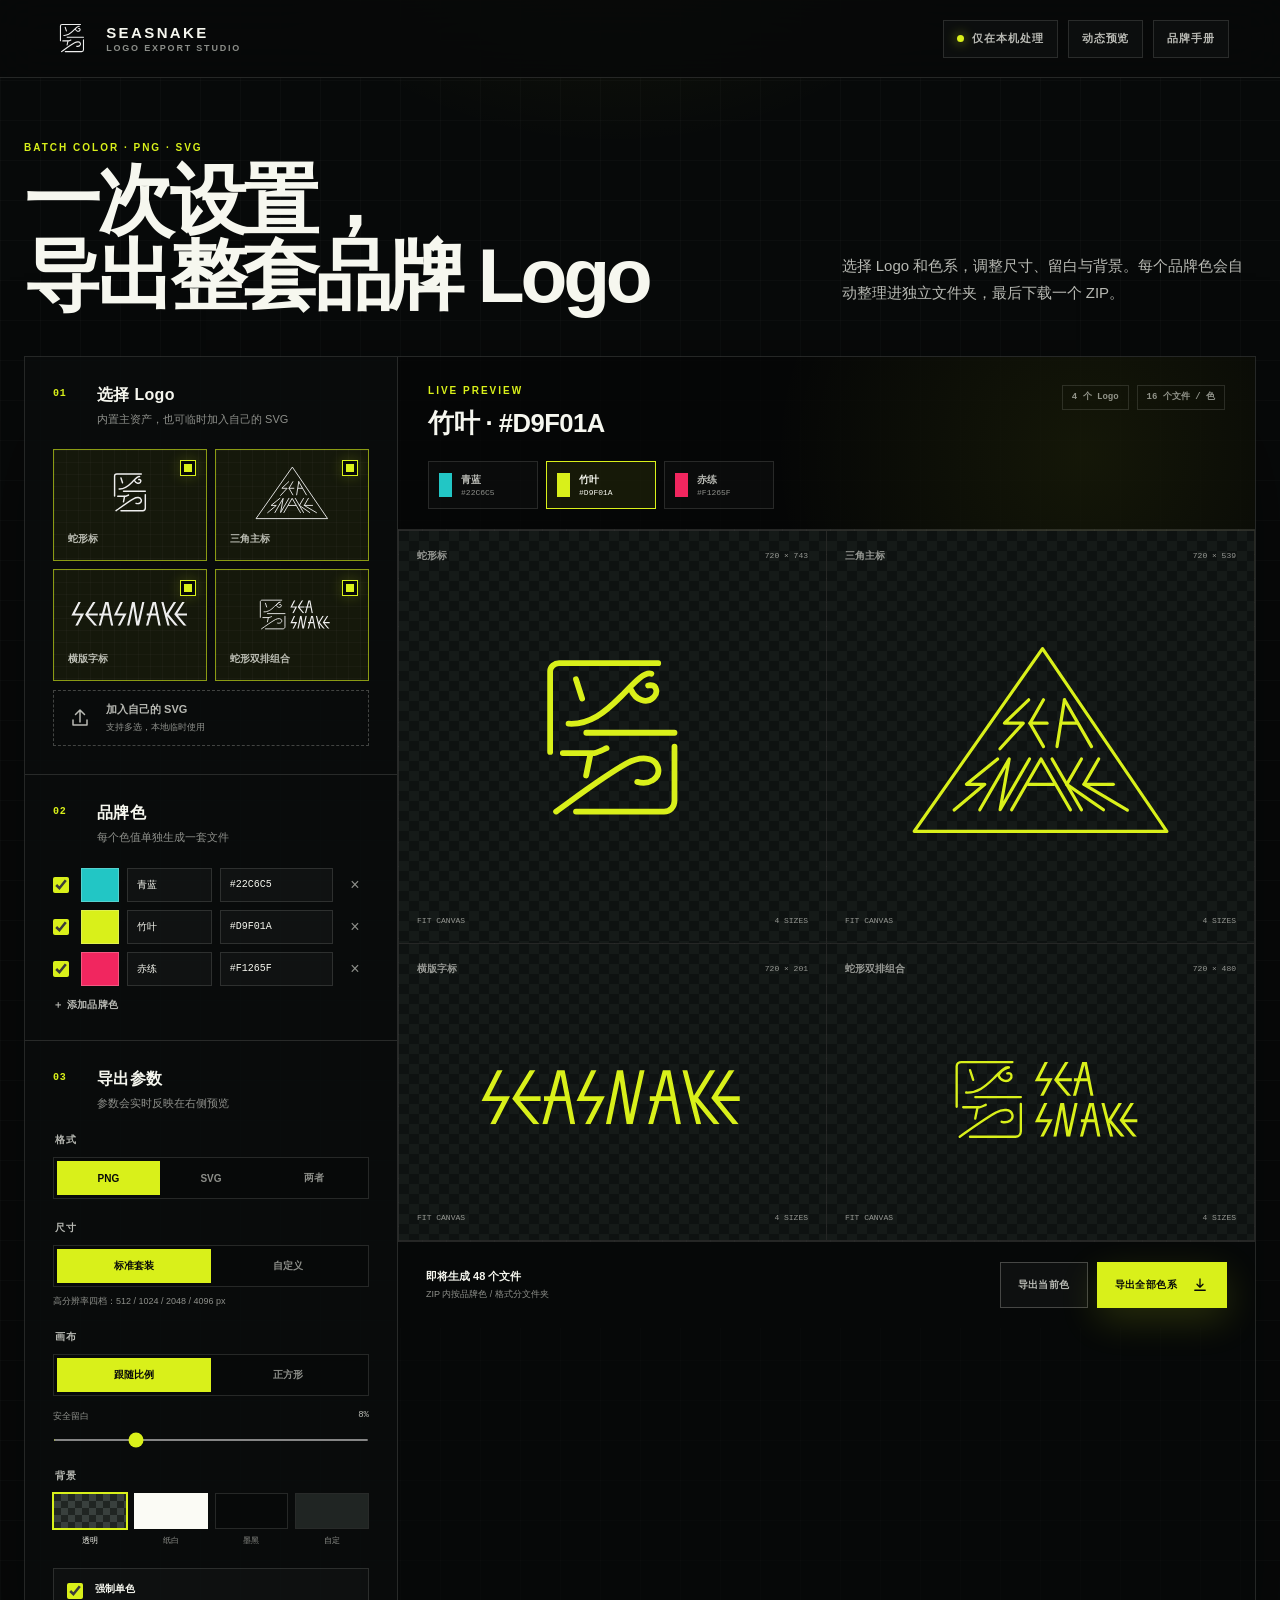
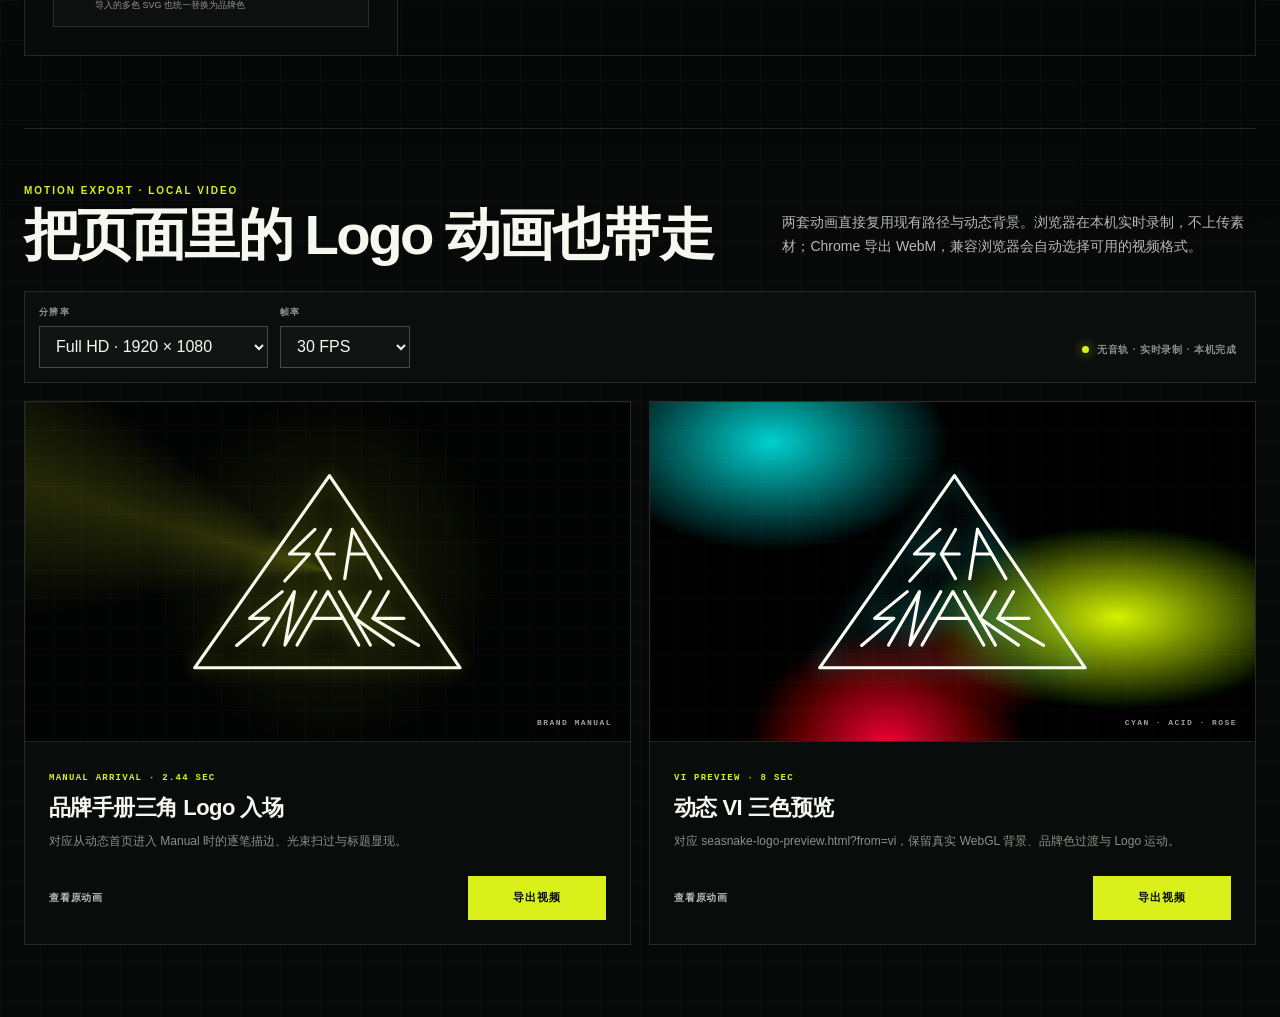
==== commit 52ff8d5d: "Match motion export timing and preserve VI phase" ====
--- a/docs/logo-export-studio.html
+++ b/docs/logo-export-studio.html
@@ -243,7 +243,7 @@
             </div>
             <div class="motion-card-body">
               <div>
-                <span class="motion-kicker">MANUAL ARRIVAL · 2.6 SEC</span>
+                <span class="motion-kicker">MANUAL ARRIVAL · 2.44 SEC</span>
                 <h3>品牌手册三角 Logo 入场</h3>
                 <p>对应从动态首页进入 Manual 时的逐笔描边、光束扫过与标题显现。</p>
               </div>
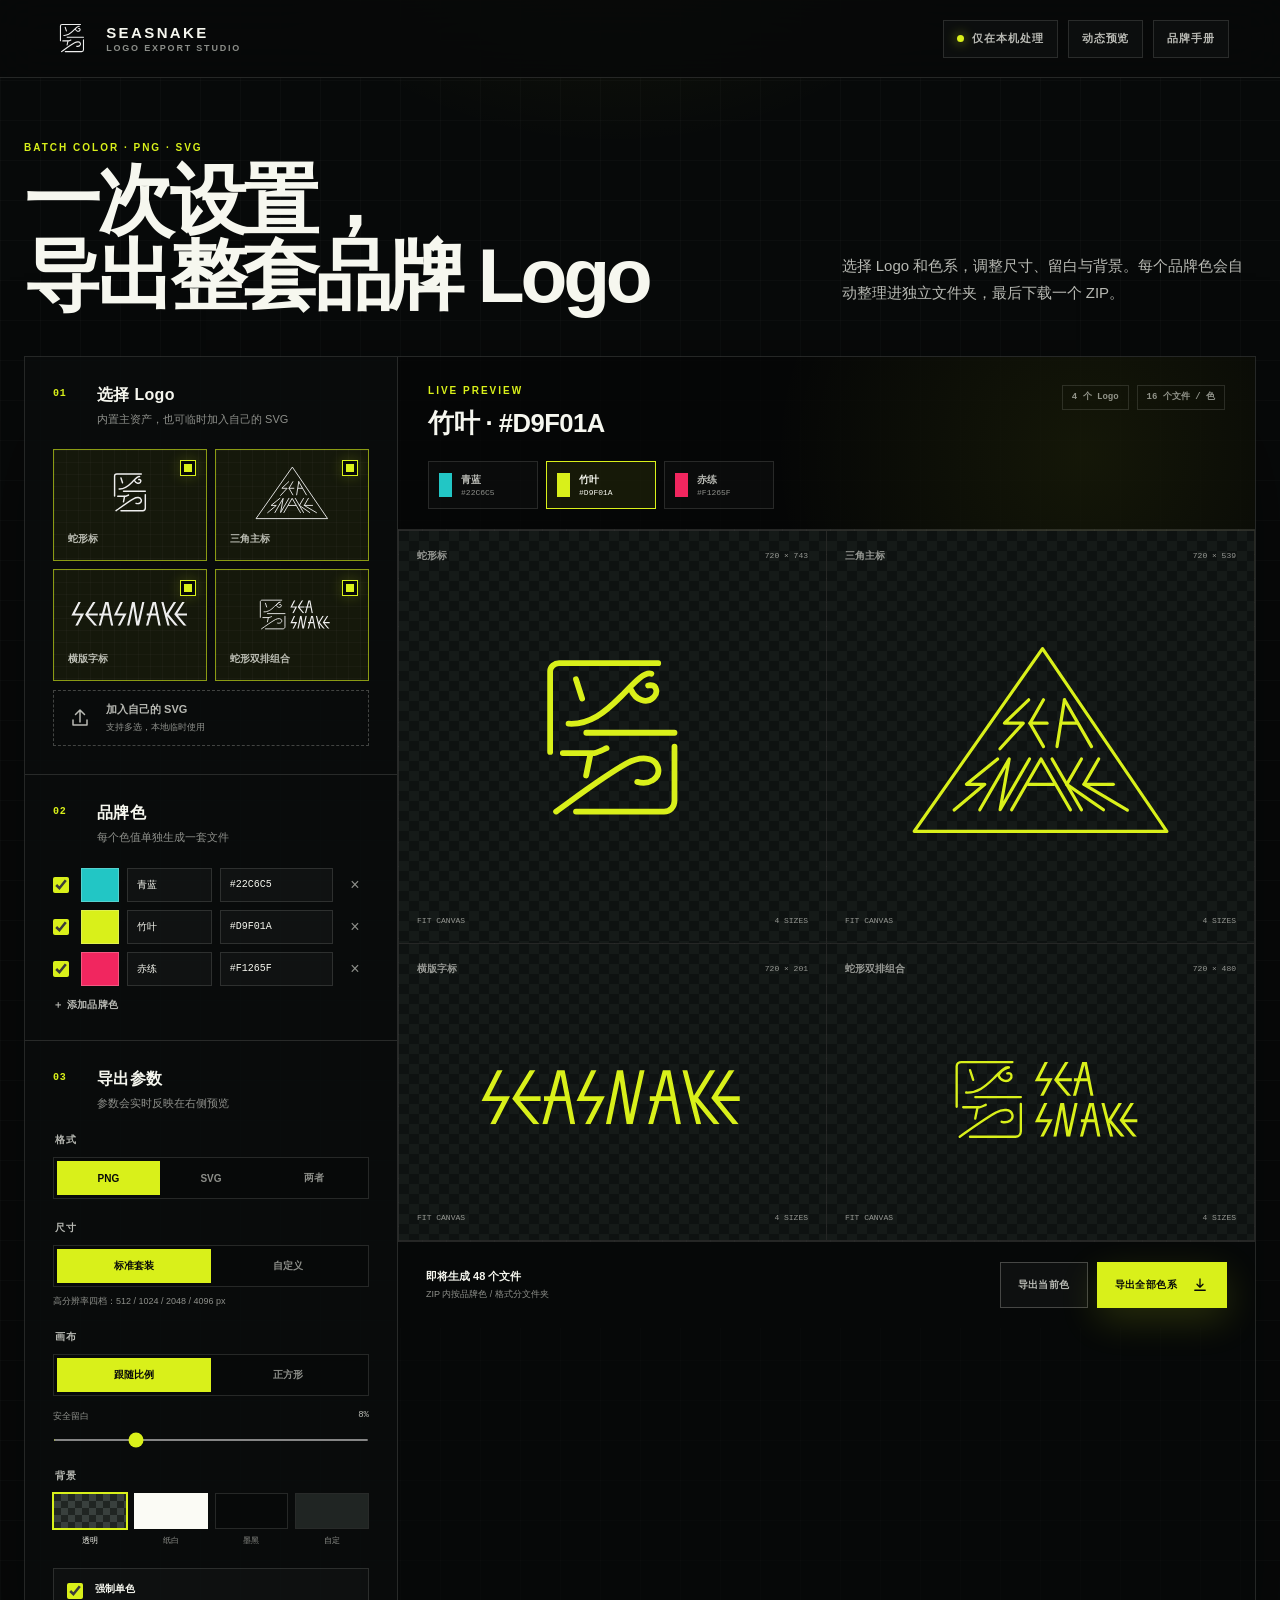
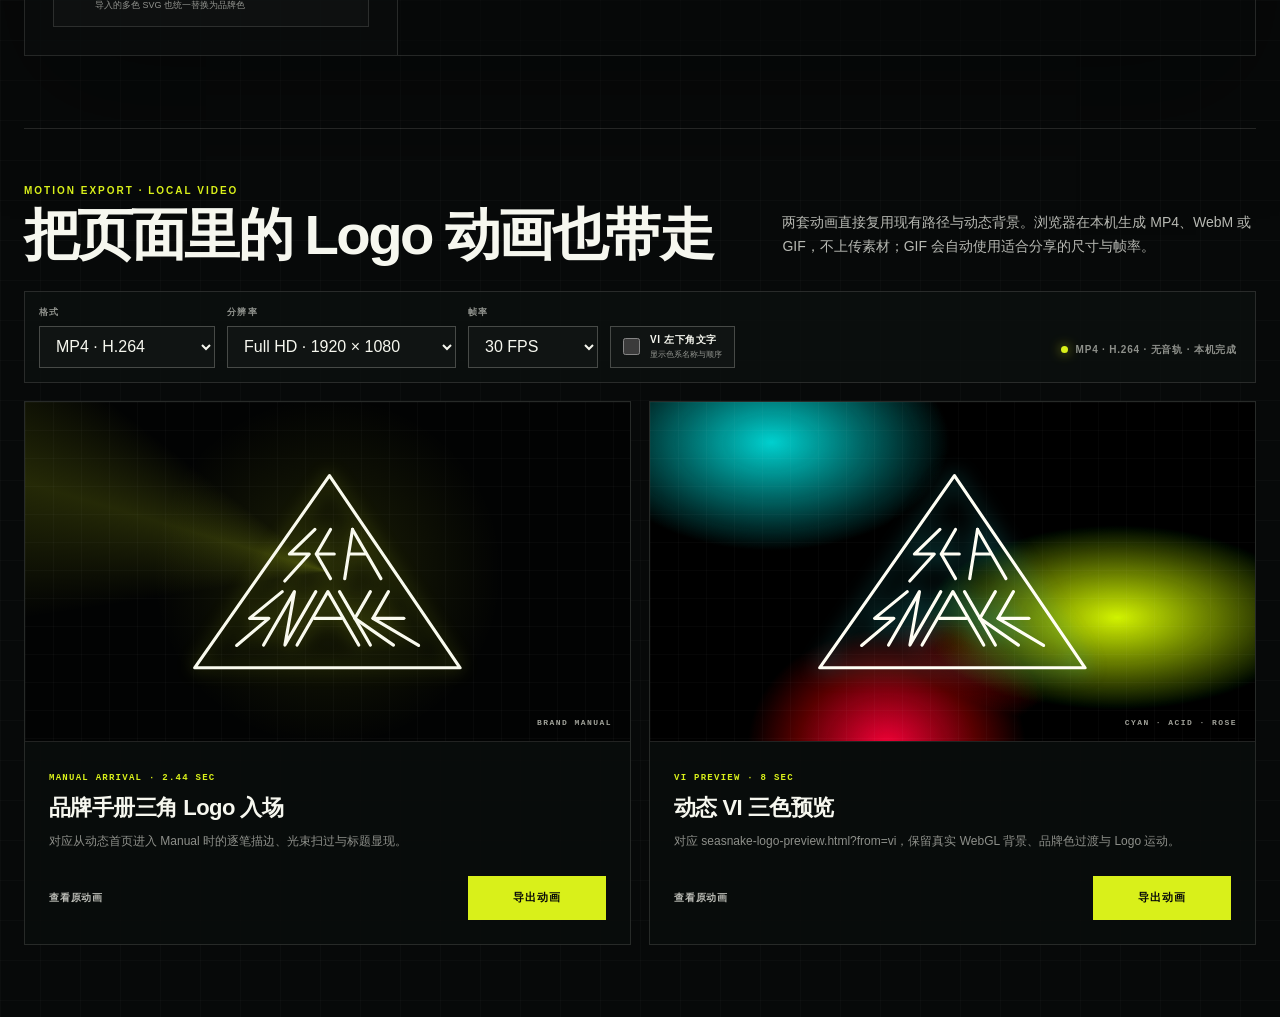
==== commit 5262d041: "Add MP4 and GIF motion export controls" ====
--- a/docs/logo-export-studio.html
+++ b/docs/logo-export-studio.html
@@ -211,11 +211,19 @@
             <span class="eyebrow">MOTION EXPORT · LOCAL VIDEO</span>
             <h2 id="motion-title">把页面里的 Logo 动画也带走</h2>
           </div>
-          <p>两套动画直接复用现有路径与动态背景。浏览器在本机实时录制，不上传素材；Chrome 导出 WebM，兼容浏览器会自动选择可用的视频格式。</p>
+          <p>两套动画直接复用现有路径与动态背景。浏览器在本机生成 MP4、WebM 或 GIF，不上传素材；GIF 会自动使用适合分享的尺寸与帧率。</p>
         </div>
 
         <div class="motion-settings" aria-label="动画导出参数">
-          <label>
+          <label class="motion-setting motion-setting-format">
+            <span>格式</span>
+            <select id="motion-format">
+              <option value="mp4" selected>MP4 · H.264</option>
+              <option value="webm">WebM · VP9</option>
+              <option value="gif">GIF · 分享动图</option>
+            </select>
+          </label>
+          <label class="motion-setting motion-setting-resolution">
             <span>分辨率</span>
             <select id="motion-resolution">
               <option value="1280x720">HD · 1280 × 720</option>
@@ -224,14 +232,21 @@
               <option value="1080x1080">方形 · 1080 × 1080</option>
             </select>
           </label>
-          <label>
+          <label class="motion-setting motion-setting-fps">
             <span>帧率</span>
             <select id="motion-fps">
               <option value="30" selected>30 FPS</option>
               <option value="60">60 FPS</option>
             </select>
           </label>
-          <span class="motion-local-note"><i></i>无音轨 · 实时录制 · 本机完成</span>
+          <label class="motion-caption-toggle">
+            <input id="motion-caption" type="checkbox" />
+            <span>
+              <b>VI 左下角文字</b>
+              <small>显示色系名称与顺序</small>
+            </span>
+          </label>
+          <span class="motion-local-note"><i></i><span id="motion-format-note">MP4 · H.264 · 无音轨 · 本机完成</span></span>
         </div>
 
         <div class="motion-grid">
@@ -249,7 +264,7 @@
               </div>
               <div class="motion-card-actions">
                 <a href="seasnake-ouroboros-concepts.html?from=preview#top">查看原动画</a>
-                <button class="motion-export-button" id="export-manual-motion" type="button">导出视频</button>
+                <button class="motion-export-button" id="export-manual-motion" type="button">导出动画</button>
               </div>
             </div>
           </article>
@@ -268,7 +283,7 @@
               </div>
               <div class="motion-card-actions">
                 <a href="seasnake-logo-preview.html?from=vi">查看原动画</a>
-                <button class="motion-export-button" id="export-vi-motion" type="button">导出视频</button>
+                <button class="motion-export-button" id="export-vi-motion" type="button">导出动画</button>
               </div>
             </div>
           </article>
@@ -288,6 +303,7 @@
     </div>
 
     <script src="assets/logo-export-studio.js"></script>
+    <script src="assets/gif-encoder.js"></script>
     <script src="assets/logo-motion-export.js"></script>
   </body>
 </html>
--- a/docs/assets/logo-export-studio.css
+++ b/docs/assets/logo-export-studio.css
@@ -1140,6 +1140,7 @@
 
 .motion-settings {
   display: flex;
+  flex-wrap: wrap;
   align-items: end;
   gap: 12px;
   margin-bottom: 18px;
@@ -1148,17 +1149,24 @@
   background: rgba(12, 16, 15, 0.78);
 }
 
-.motion-settings label {
+.motion-setting {
   display: grid;
   gap: 7px;
+}
+
+.motion-setting-resolution {
   min-width: 220px;
 }
 
-.motion-settings label:nth-child(2) {
+.motion-setting-format {
+  min-width: 170px;
+}
+
+.motion-setting-fps {
   min-width: 130px;
 }
 
-.motion-settings label > span {
+.motion-setting > span {
   color: var(--muted);
   font-size: 9px;
   font-weight: 800;
@@ -1174,6 +1182,44 @@
   color: var(--text);
   background: #101413;
   cursor: pointer;
+}
+
+.motion-settings select:disabled {
+  opacity: 0.48;
+  cursor: not-allowed;
+}
+
+.motion-caption-toggle {
+  min-height: 42px;
+  display: flex;
+  align-items: center;
+  gap: 10px;
+  padding: 0 12px;
+  border: 1px solid var(--line-strong);
+  background: #101413;
+  cursor: pointer;
+}
+
+.motion-caption-toggle input {
+  width: 17px;
+  height: 17px;
+  margin: 0;
+  accent-color: var(--accent);
+}
+
+.motion-caption-toggle > span {
+  display: grid;
+  gap: 2px;
+}
+
+.motion-caption-toggle b {
+  font-size: 10px;
+  letter-spacing: 0.06em;
+}
+
+.motion-caption-toggle small {
+  color: var(--muted);
+  font-size: 8px;
 }
 
 .motion-local-note {
@@ -1548,9 +1594,15 @@
     grid-template-columns: 1fr 0.66fr;
   }
 
-  .motion-settings label,
-  .motion-settings label:nth-child(2) {
+  .motion-setting,
+  .motion-setting-resolution,
+  .motion-setting-format,
+  .motion-setting-fps {
     min-width: 0;
+  }
+
+  .motion-caption-toggle {
+    grid-column: 1 / -1;
   }
 
   .motion-local-note {
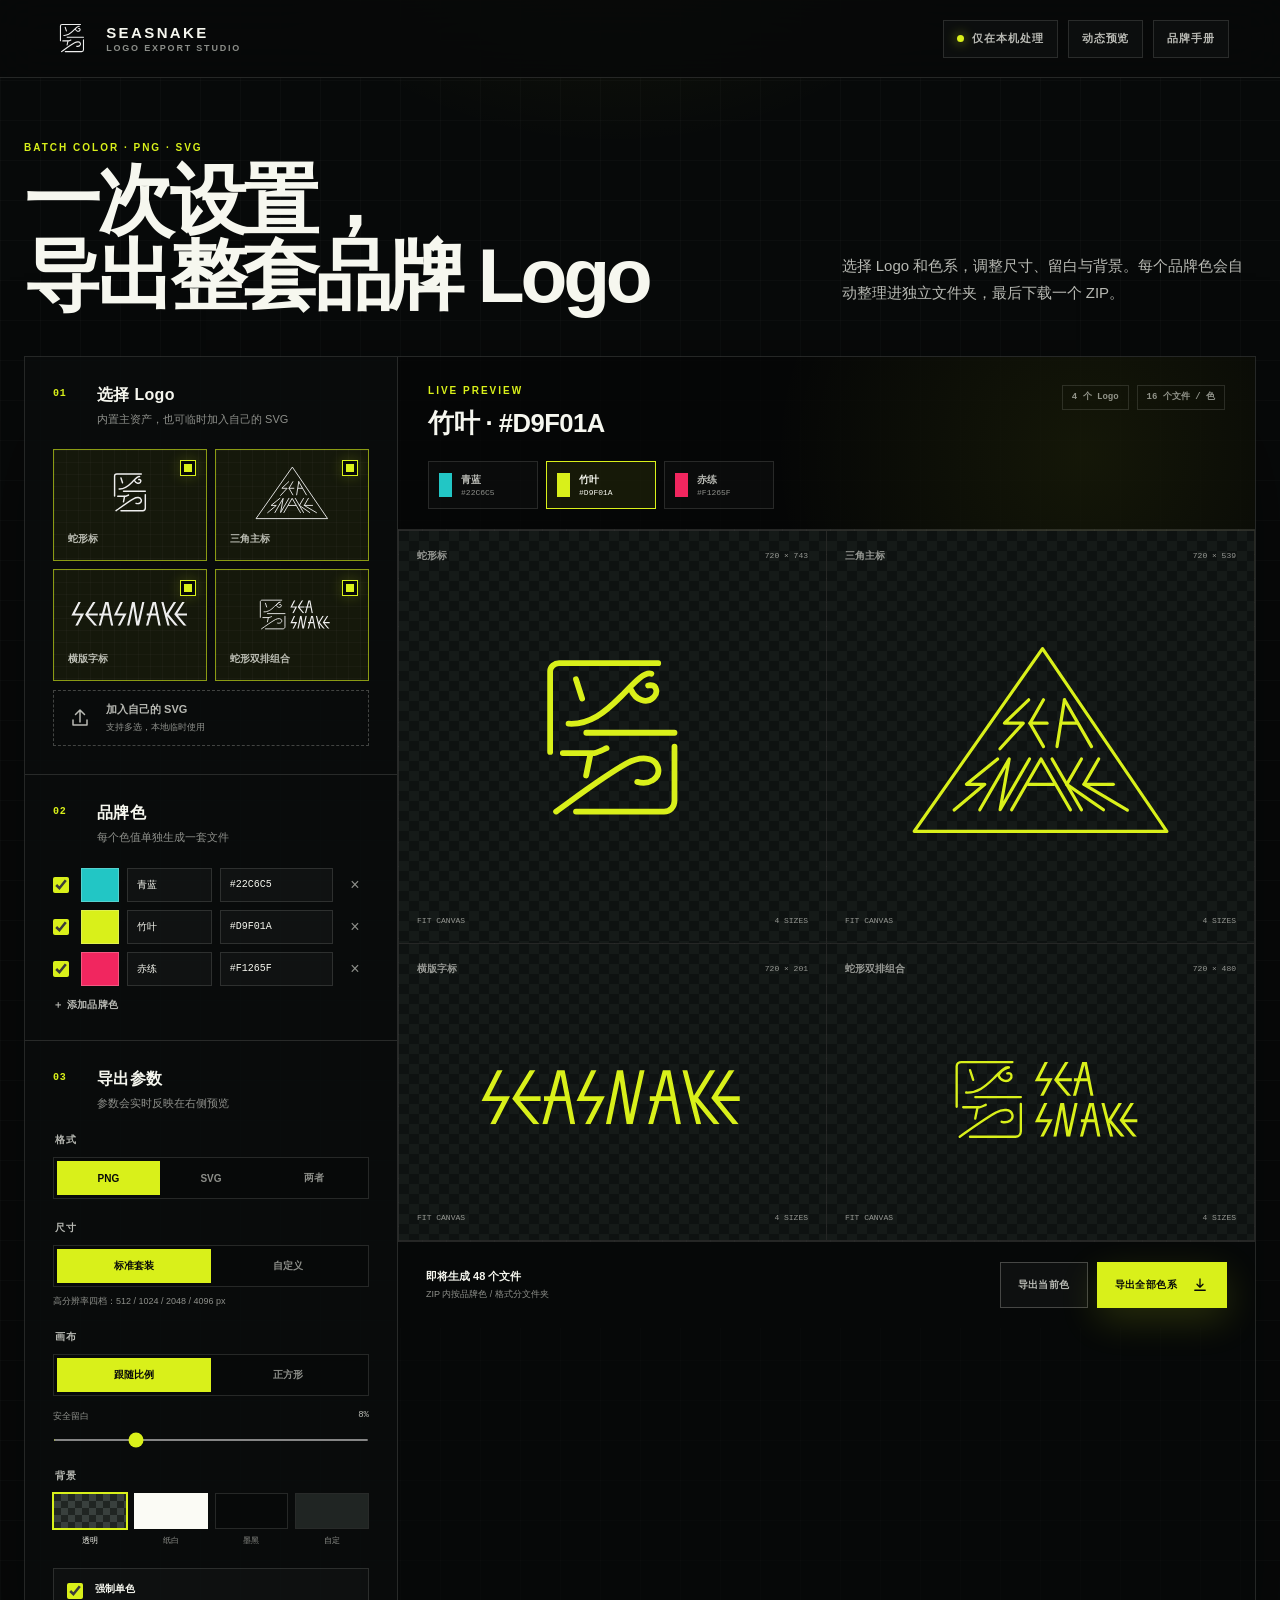
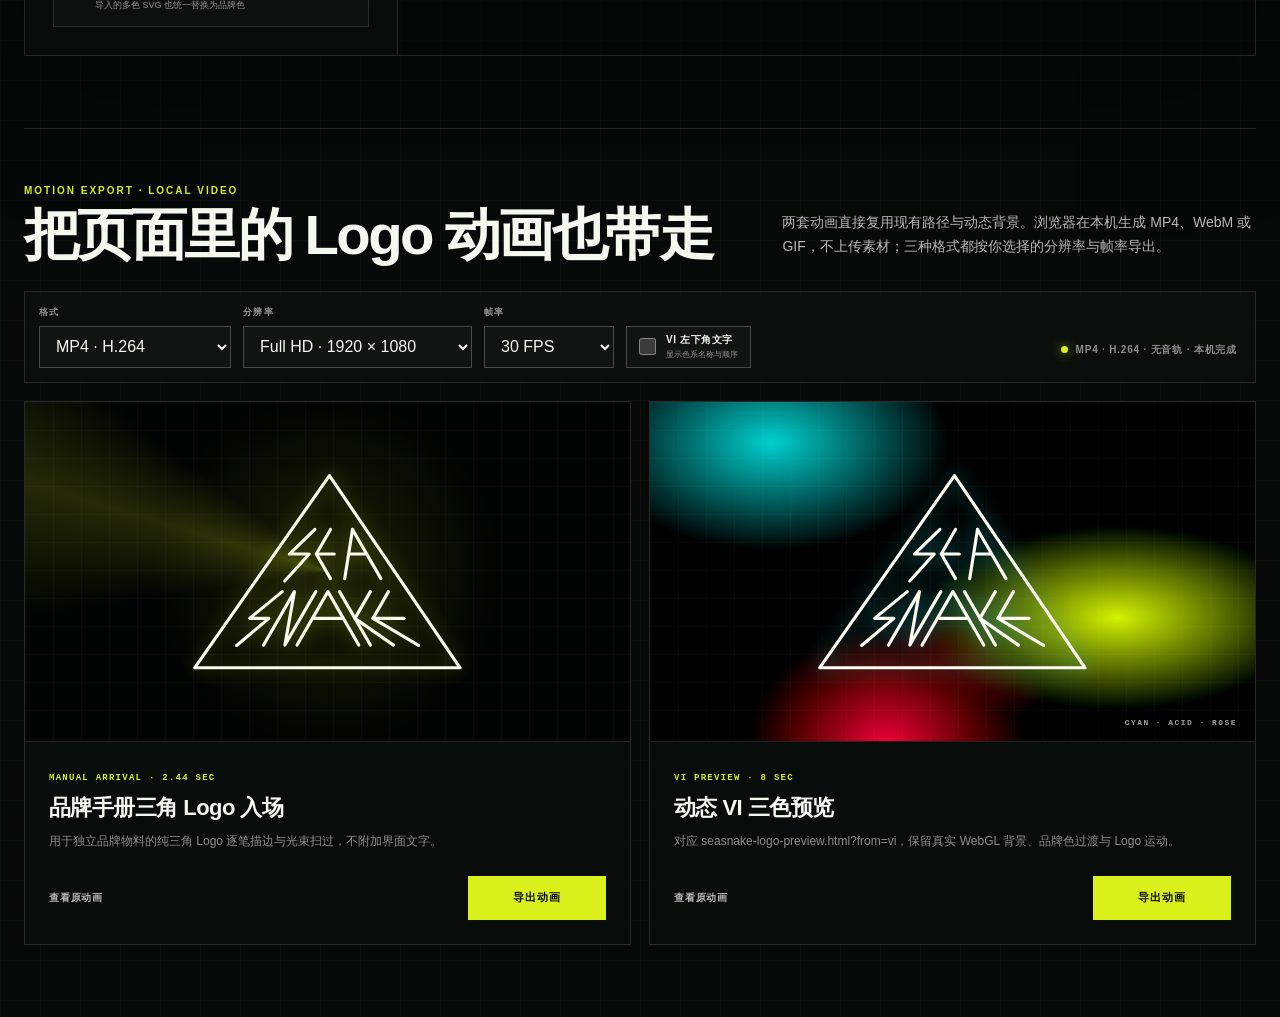
==== commit df9c3577: "Improve GIF fidelity and expose full export controls" ====
--- a/docs/logo-export-studio.html
+++ b/docs/logo-export-studio.html
@@ -211,7 +211,7 @@
             <span class="eyebrow">MOTION EXPORT · LOCAL VIDEO</span>
             <h2 id="motion-title">把页面里的 Logo 动画也带走</h2>
           </div>
-          <p>两套动画直接复用现有路径与动态背景。浏览器在本机生成 MP4、WebM 或 GIF，不上传素材；GIF 会自动使用适合分享的尺寸与帧率。</p>
+          <p>两套动画直接复用现有路径与动态背景。浏览器在本机生成 MP4、WebM 或 GIF，不上传素材；三种格式都按你选择的分辨率与帧率导出。</p>
         </div>
 
         <div class="motion-settings" aria-label="动画导出参数">
@@ -220,7 +220,7 @@
             <select id="motion-format">
               <option value="mp4" selected>MP4 · H.264</option>
               <option value="webm">WebM · VP9</option>
-              <option value="gif">GIF · 分享动图</option>
+              <option value="gif">GIF · 自适应色盘</option>
             </select>
           </label>
           <label class="motion-setting motion-setting-resolution">
@@ -235,6 +235,8 @@
           <label class="motion-setting motion-setting-fps">
             <span>帧率</span>
             <select id="motion-fps">
+              <option value="15">15 FPS</option>
+              <option value="24">24 FPS</option>
               <option value="30" selected>30 FPS</option>
               <option value="60">60 FPS</option>
             </select>
@@ -254,13 +256,12 @@
             <div class="motion-card-preview" aria-hidden="true">
               <div class="motion-beam"></div>
               <svg viewBox="0 0 826 619"><use href="#motion-logo-mark"></use></svg>
-              <span>BRAND MANUAL</span>
             </div>
             <div class="motion-card-body">
               <div>
                 <span class="motion-kicker">MANUAL ARRIVAL · 2.44 SEC</span>
                 <h3>品牌手册三角 Logo 入场</h3>
-                <p>对应从动态首页进入 Manual 时的逐笔描边、光束扫过与标题显现。</p>
+                <p>用于独立品牌物料的纯三角 Logo 逐笔描边与光束扫过，不附加界面文字。</p>
               </div>
               <div class="motion-card-actions">
                 <a href="seasnake-ouroboros-concepts.html?from=preview#top">查看原动画</a>
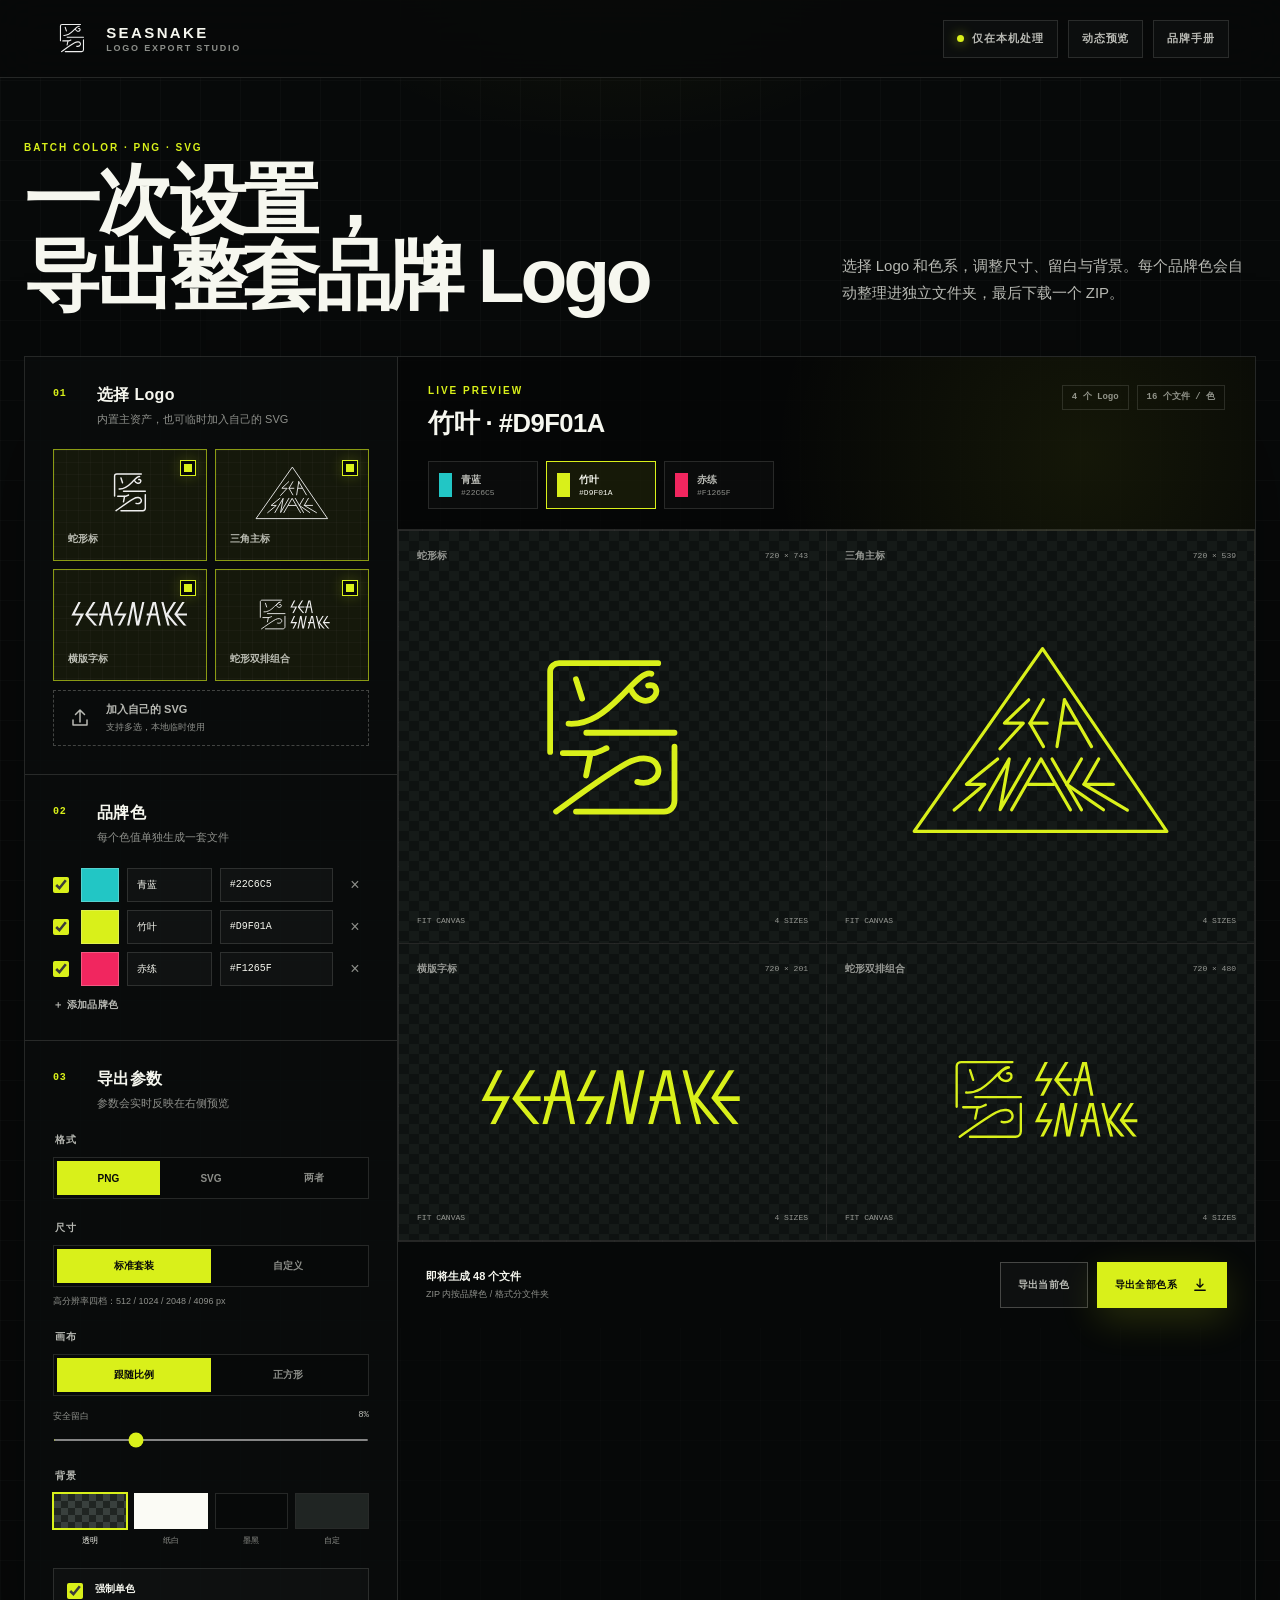
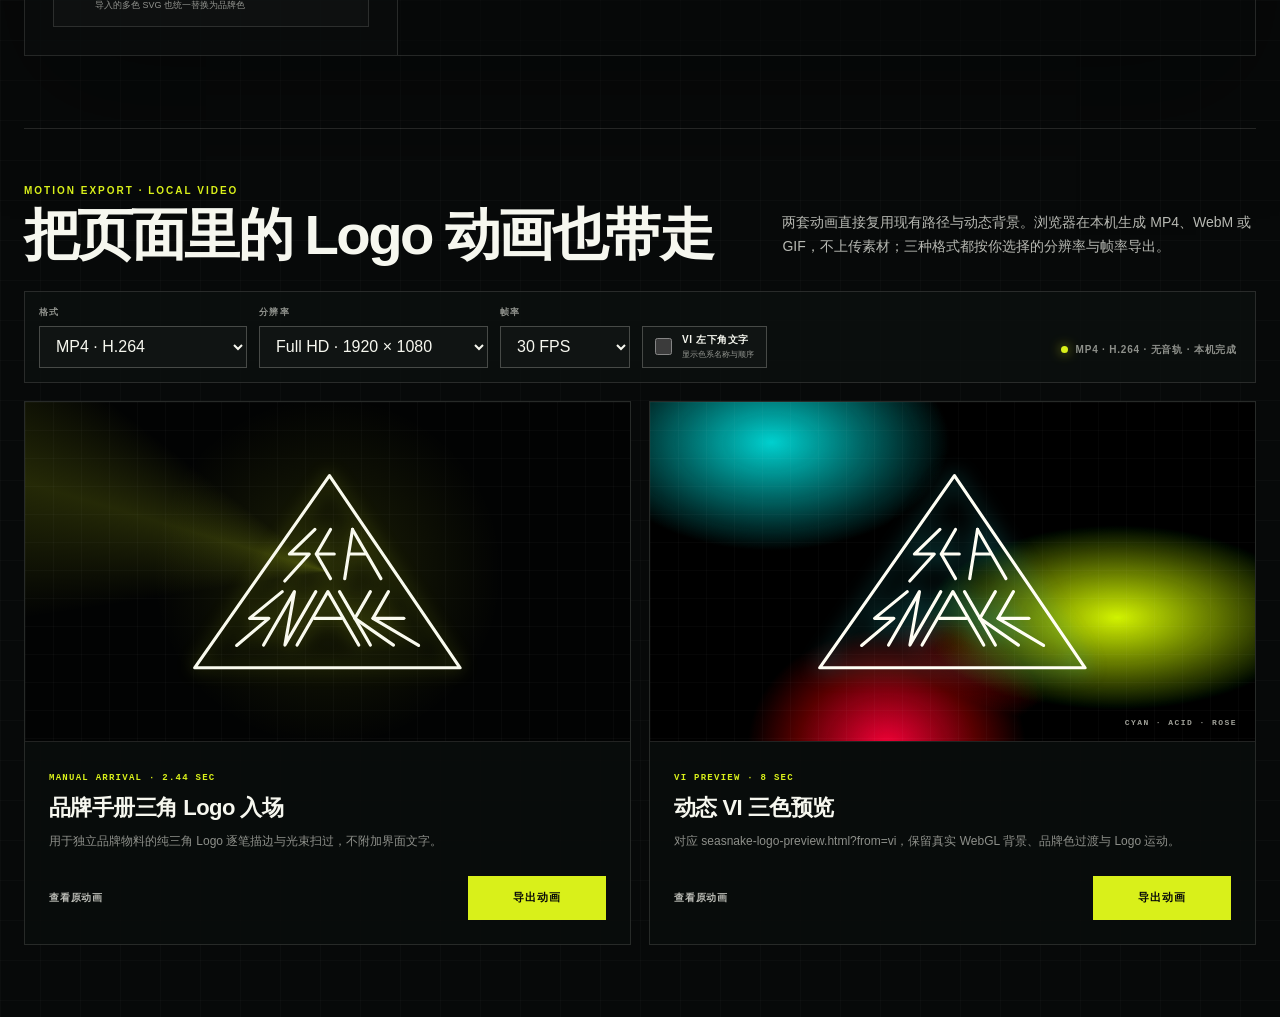
==== commit 6a6ed865: "Stabilize GIF palette and slow manual frame draw" ====
--- a/docs/logo-export-studio.html
+++ b/docs/logo-export-studio.html
@@ -220,7 +220,7 @@
             <select id="motion-format">
               <option value="mp4" selected>MP4 · H.264</option>
               <option value="webm">WebM · VP9</option>
-              <option value="gif">GIF · 自适应色盘</option>
+              <option value="gif">GIF · 稳定共享色盘</option>
             </select>
           </label>
           <label class="motion-setting motion-setting-resolution">
